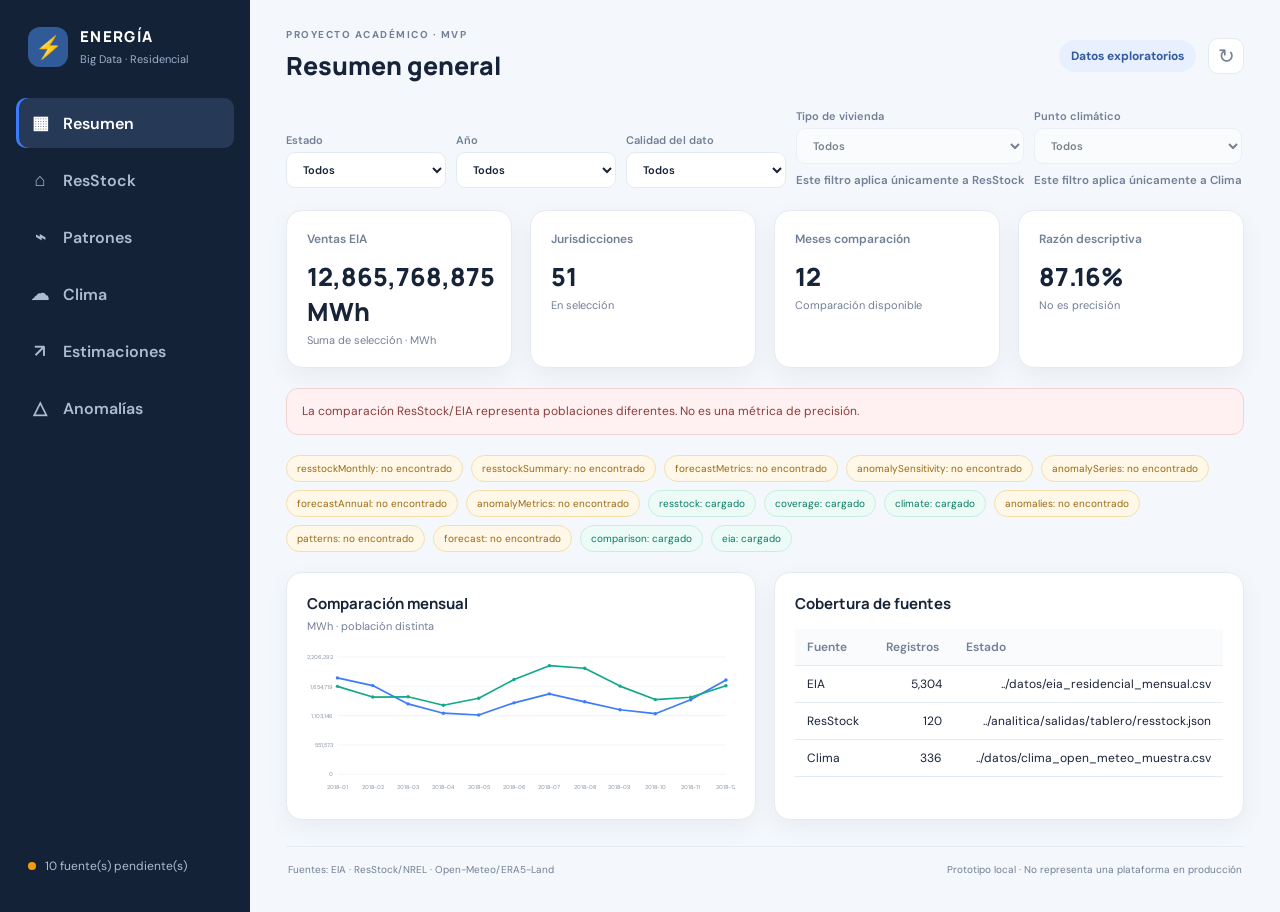
==== tablero/index.html @ fb677353 "Tablero con 6 vistas y filtros - aún falta arreglarlo" ====
<!doctype html>
<html lang="es">
<head>
  <meta charset="utf-8">
  <meta name="viewport" content="width=device-width, initial-scale=1">
  <meta name="description" content="Tablero exploratorio de consumo eléctrico residencial">
  <title>Consumo eléctrico residencial | Big Data</title>
  <link rel="stylesheet" href="./css/styles.css">
</head>
<body>
  <div class="app-shell">
    <aside class="sidebar">
      <div class="brand"><span class="brand-mark">⚡</span><div><strong>ENERGÍA</strong><small>Big Data · Residencial</small></div></div>
      <nav id="navigation" aria-label="Navegación principal">
        <button class="nav-item active" data-view="resumen"><span>▦</span> Resumen</button>
        <button class="nav-item" data-view="resstock"><span>⌂</span> ResStock</button>
        <button class="nav-item" data-view="patrones"><span>⌁</span> Patrones</button>
        <button class="nav-item" data-view="clima"><span>☁</span> Clima</button>
        <button class="nav-item" data-view="estimaciones"><span>↗</span> Estimaciones</button>
        <button class="nav-item" data-view="anomalias"><span>△</span> Anomalías</button>
      </nav>
      <div class="sidebar-foot"><span class="status-dot"></span><span id="data-status">Preparando datos…</span></div>
    </aside>

    <main class="main">
      <header class="topbar">
        <div><p class="eyebrow">PROYECTO ACADÉMICO · MVP</p><h1 id="page-title">Resumen general</h1></div>
        <div class="topbar-right"><span class="pill">Datos exploratorios</span><button id="reload" class="icon-button" title="Recargar datos">↻</button></div>
      </header>
      <section id="view-content" class="view-content" aria-live="polite"></section>
      <footer>Fuentes: EIA · ResStock/NREL · Open-Meteo/ERA5-Land <span>Prototipo local · No representa una plataforma en producción</span></footer>
    </main>
  </div>
  <script type="module" src="./js/app.js"></script>
</body>
</html>
---- tablero/css/styles.css ----
@import url('https://fonts.googleapis.com/css2?family=DM+Sans:wght@400;500;600;700&family=Manrope:wght@500;600;700;800&display=swap');
:root{--bg:#f4f7fb;--surface:#fff;--ink:#172338;--muted:#718096;--line:#e5ebf2;--nav:#142238;--accent:#3d7bfd;--teal:#12a88a;--orange:#f59e0b;--red:#ef5b5b;--shadow:0 8px 24px rgba(22,42,72,.05)}
*{box-sizing:border-box}body{margin:0;background:var(--bg);color:var(--ink);font-family:"DM Sans",Arial,sans-serif}button,select{font:inherit}.app-shell{min-height:100vh;display:grid;grid-template-columns:250px 1fr}.sidebar{background:var(--nav);color:#fff;padding:26px 16px;display:flex;flex-direction:column;min-height:100vh}.brand{display:flex;gap:12px;align-items:center;padding:0 12px 30px}.brand-mark{display:grid;place-items:center;background:#315b98;border-radius:12px;width:40px;height:40px;font-size:22px}.brand strong{font:800 15px Manrope;letter-spacing:1.3px;display:block}.brand small{color:#9fb0c9;font-size:11px}.sidebar nav{display:grid;gap:7px}.nav-item{border:0;background:transparent;color:#aebbd0;text-align:left;padding:13px 14px;border-radius:10px;cursor:pointer;font-weight:600;display:flex;gap:13px;align-items:center}.nav-item span{width:20px;text-align:center;font-size:18px}.nav-item:hover,.nav-item.active{background:#263a57;color:#fff}.nav-item.active{box-shadow:inset 3px 0 var(--accent)}.sidebar-foot{margin-top:auto;color:#aebbd0;font-size:12px;display:flex;gap:9px;align-items:center;padding:12px}.status-dot{width:8px;height:8px;background:var(--teal);border-radius:50%}.main{padding:28px 36px 20px;min-width:0}.topbar{display:flex;justify-content:space-between;align-items:center;margin-bottom:26px}.eyebrow{margin:0 0 7px;color:var(--muted);font-size:10px;font-weight:700;letter-spacing:1.5px}.h1,h1{font:800 25px Manrope;margin:0}.topbar-right{display:flex;align-items:center;gap:12px}.pill{font-size:12px;padding:8px 12px;background:#e8f0ff;color:#315b9d;border-radius:999px;font-weight:700}.icon-button{border:1px solid var(--line);background:white;width:36px;height:36px;border-radius:10px;cursor:pointer;color:var(--muted);font-size:20px}.view-content{display:grid;gap:20px}.grid{display:grid;gap:18px}.grid-4{grid-template-columns:repeat(4,minmax(0,1fr))}.grid-2{grid-template-columns:repeat(2,minmax(0,1fr))}.card{background:var(--surface);border:1px solid var(--line);border-radius:16px;padding:20px;box-shadow:var(--shadow);min-width:0}.metric-label{color:var(--muted);font-size:12px;font-weight:600}.metric-value{font:800 25px Manrope;margin:12px 0 4px}.metric-note{font-size:11px;color:var(--muted)}.card-head{display:flex;justify-content:space-between;align-items:flex-start;gap:10px;margin-bottom:15px}.card-title{font:700 15px Manrope;margin:0}.card-subtitle{font-size:11px;color:var(--muted);margin-top:5px}.chart{width:100%;min-height:230px;overflow:hidden}.chart svg{width:100%;height:auto;display:block}.legend{display:flex;gap:16px;flex-wrap:wrap;font-size:11px;color:var(--muted);margin-top:12px}.legend span{display:flex;align-items:center;gap:6px}.legend i{width:9px;height:9px;border-radius:50%;display:inline-block}.filters{display:flex;gap:12px;flex-wrap:wrap;margin-bottom:4px}.filter{display:grid;gap:5px;font-size:11px;color:var(--muted);font-weight:600}.filter select{background:#fff;border:1px solid var(--line);border-radius:9px;padding:9px 12px;color:var(--ink);min-width:145px}.notice{background:#fff9e9;border:1px solid #f5e2a9;border-radius:12px;padding:13px 15px;font-size:12px;color:#765b1b;line-height:1.55}.notice.info{background:#eef5ff;border-color:#d8e5ff;color:#34598d}.notice.warning{background:#fff1f1;border-color:#f5d2d2;color:#8a3d3d}.table-wrap{overflow:auto}.table{width:100%;border-collapse:collapse;font-size:12px}.table th,.table td{text-align:left;padding:10px 12px;border-bottom:1px solid var(--line);white-space:nowrap}.table th{color:var(--muted);font-weight:600;background:#fafbfd}.table td.numeric{text-align:right;font-variant-numeric:tabular-nums}.empty{padding:36px 15px;text-align:center;color:var(--muted);font-size:13px}.tag{display:inline-block;padding:4px 7px;border-radius:6px;font-size:10px;background:#eef2f7;color:#59687c}.section-title{font:700 17px Manrope;margin:0}.footer-note{color:var(--muted);font-size:11px;line-height:1.6}footer{margin-top:26px;padding:16px 2px;color:var(--muted);font-size:10px;display:flex;justify-content:space-between;gap:12px;border-top:1px solid var(--line)}.loading{color:var(--muted);padding:40px}.profile-list{display:grid;gap:8px}.profile-row{display:flex;justify-content:space-between;padding:10px;border:1px solid var(--line);border-radius:9px;font-size:12px}.profile-row strong{font-variant-numeric:tabular-nums}
@media(max-width:1100px){.grid-4{grid-template-columns:repeat(2,minmax(0,1fr))}.main{padding:24px}}@media(max-width:720px){.app-shell{grid-template-columns:1fr}.sidebar{min-height:auto;padding:14px}.brand{padding:0 8px 12px}.sidebar nav{grid-template-columns:repeat(3,1fr)}.nav-item{padding:10px 7px;justify-content:center;font-size:11px;gap:5px}.nav-item span{display:none}.sidebar-foot{display:none}.main{padding:18px}.grid-2,.grid-4{grid-template-columns:1fr}.topbar{align-items:flex-start}.topbar-right{flex-direction:column;align-items:flex-end}.metric-value{font-size:23px}footer{flex-direction:column}}

.filters{display:flex;gap:10px;flex-wrap:wrap;margin-bottom:2px}.filter select{min-width:160px}.source-status{display:flex;gap:8px;flex-wrap:wrap}.source-chip{border:1px solid var(--line);background:#fff;border-radius:999px;padding:6px 10px;font-size:10px;color:var(--muted)}.source-chip.ok{color:#087b61;background:#edfbf7;border-color:#c7eee1}.source-chip.missing{color:#9a6811;background:#fff8e8;border-color:#f4dfaa}
.filter-disabled select{opacity:.55;cursor:not-allowed}.filter small{display:block;color:var(--muted,#667085);font-size:.72rem;margin-top:.25rem}.filters{align-items:flex-end}.filters .filter{min-width:130px}
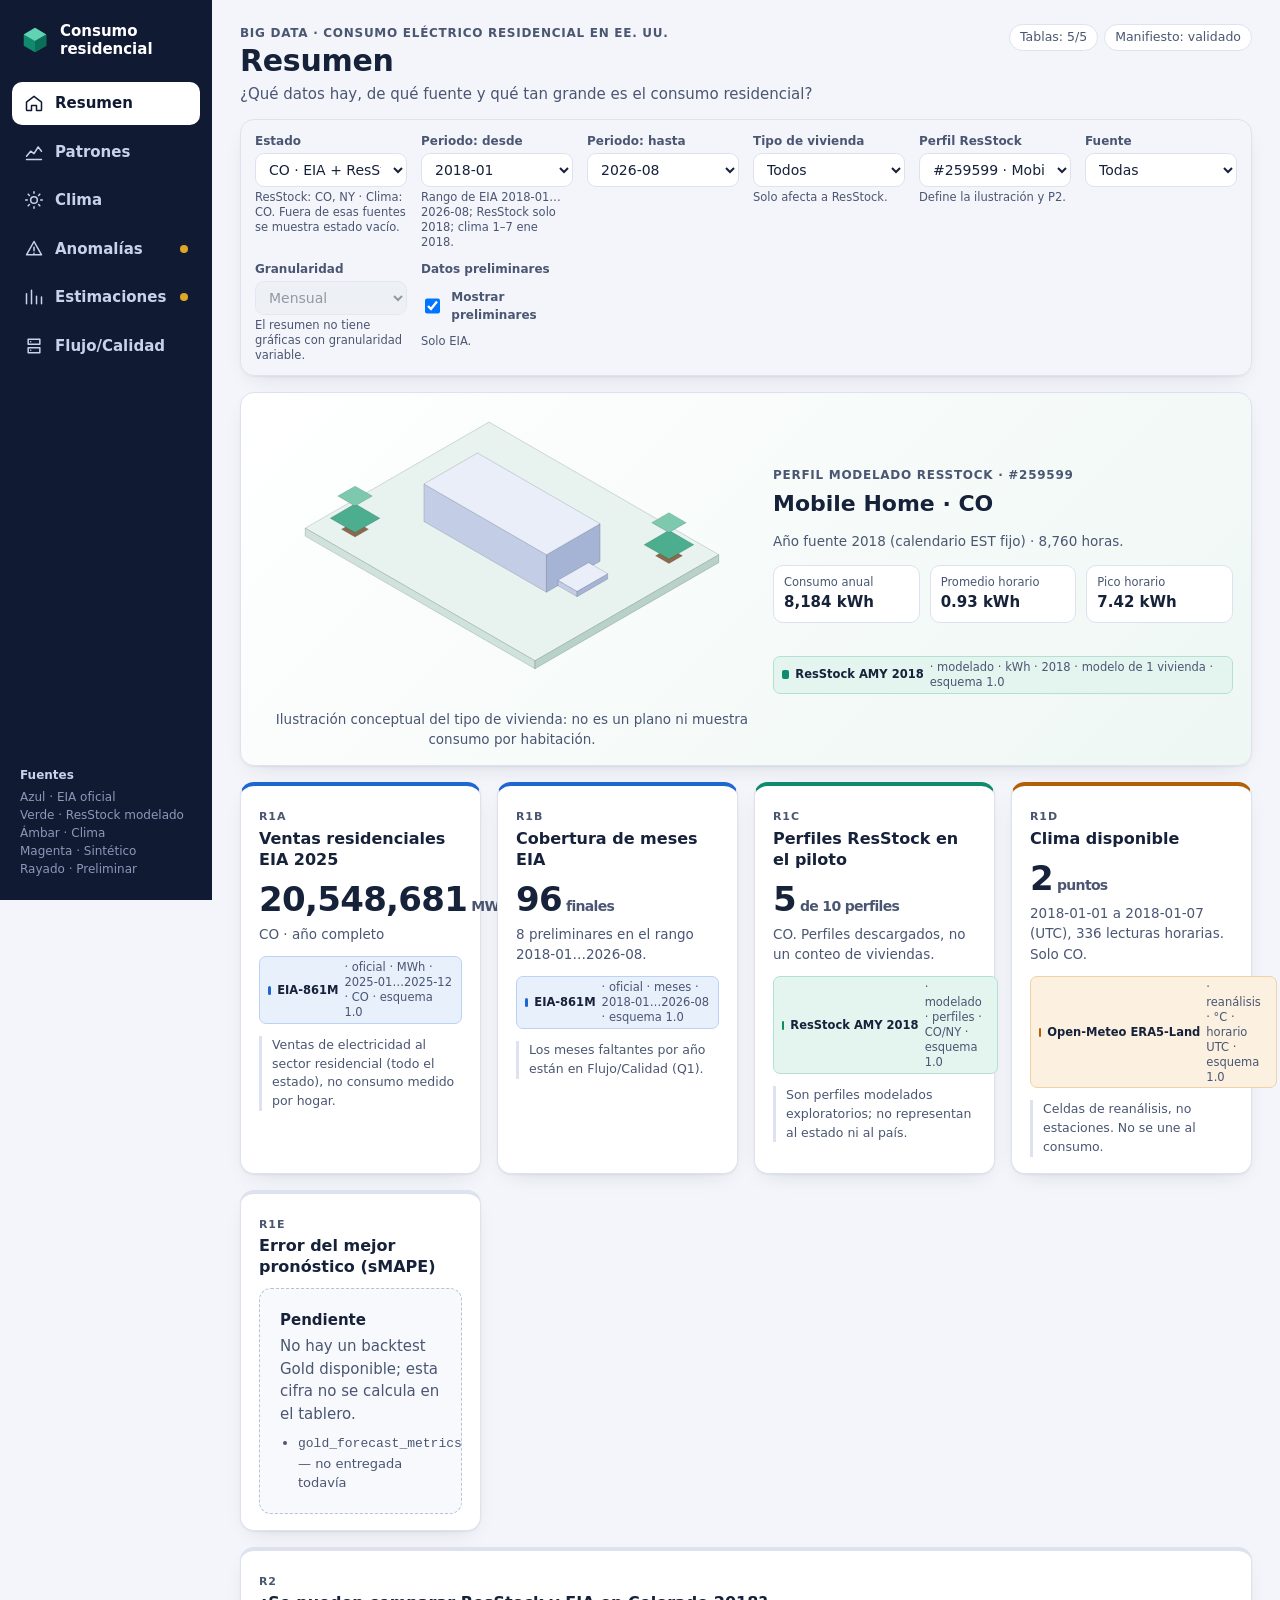
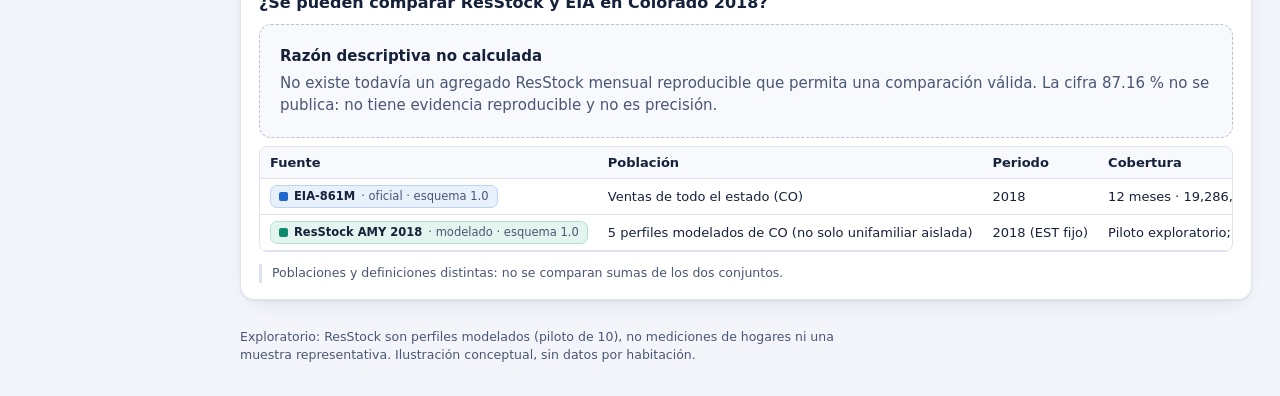
==== commit d2b6a8a2: "feat: connect Gold data to isometric dashboard" ====
--- a/tablero/index.html
+++ b/tablero/index.html
@@ -1,36 +1,35 @@
 <!doctype html>
 <html lang="es">
 <head>
-  <meta charset="utf-8">
-  <meta name="viewport" content="width=device-width, initial-scale=1">
-  <meta name="description" content="Tablero exploratorio de consumo eléctrico residencial">
-  <title>Consumo eléctrico residencial | Big Data</title>
-  <link rel="stylesheet" href="./css/styles.css">
+<meta charset="utf-8">
+<meta name="viewport" content="width=device-width, initial-scale=1">
+<title>Consumo eléctrico residencial · Tablero</title>
+<meta name="description" content="Tablero exploratorio del proyecto Big Data: ventas EIA, perfiles modelados ResStock y clima, con procedencia visible.">
+<link rel="icon" href="data:image/svg+xml,%3Csvg xmlns='http://www.w3.org/2000/svg' viewBox='0 0 32 32'%3E%3Cpath d='M16 3l12 7v12l-12 7-12-7V10z' fill='%230f8a6d'/%3E%3Cpath d='M16 3l12 7-12 7-12-7z' fill='%2362d2b3'/%3E%3C/svg%3E">
+<link rel="stylesheet" href="css/styles.css">
 </head>
 <body>
-  <div class="app-shell">
-    <aside class="sidebar">
-      <div class="brand"><span class="brand-mark">⚡</span><div><strong>ENERGÍA</strong><small>Big Data · Residencial</small></div></div>
-      <nav id="navigation" aria-label="Navegación principal">
-        <button class="nav-item active" data-view="resumen"><span>▦</span> Resumen</button>
-        <button class="nav-item" data-view="resstock"><span>⌂</span> ResStock</button>
-        <button class="nav-item" data-view="patrones"><span>⌁</span> Patrones</button>
-        <button class="nav-item" data-view="clima"><span>☁</span> Clima</button>
-        <button class="nav-item" data-view="estimaciones"><span>↗</span> Estimaciones</button>
-        <button class="nav-item" data-view="anomalias"><span>△</span> Anomalías</button>
-      </nav>
-      <div class="sidebar-foot"><span class="status-dot"></span><span id="data-status">Preparando datos…</span></div>
-    </aside>
-
-    <main class="main">
-      <header class="topbar">
-        <div><p class="eyebrow">PROYECTO ACADÉMICO · MVP</p><h1 id="page-title">Resumen general</h1></div>
-        <div class="topbar-right"><span class="pill">Datos exploratorios</span><button id="reload" class="icon-button" title="Recargar datos">↻</button></div>
-      </header>
-      <section id="view-content" class="view-content" aria-live="polite"></section>
-      <footer>Fuentes: EIA · ResStock/NREL · Open-Meteo/ERA5-Land <span>Prototipo local · No representa una plataforma en producción</span></footer>
-    </main>
+<a class="skip" href="#main">Saltar al contenido</a>
+<div class="app">
+  <nav class="rail" aria-label="Vistas del tablero" id="rail"></nav>
+  <div class="col">
+    <header class="top">
+      <div>
+        <p class="eyebrow">Big Data · Consumo eléctrico residencial en EE. UU.</p>
+        <h1 id="view-title">Resumen</h1>
+        <p class="lead" id="view-question"></p>
+      </div>
+      <div class="status" id="load-status" role="status" aria-live="polite"></div>
+    </header>
+    <details class="filters" id="filters-wrap" open>
+      <summary>Filtros</summary>
+      <div class="filters-grid" id="filters"></div>
+    </details>
+    <div id="banners"></div>
+    <main id="main" tabindex="-1"></main>
+    <footer class="foot">Exploratorio: ResStock son perfiles modelados (piloto de 10), no mediciones de hogares ni una muestra representativa. Ilustración conceptual, sin datos por habitación.</footer>
   </div>
-  <script type="module" src="./js/app.js"></script>
+</div>
+<script type="module" src="js/main.js"></script>
 </body>
 </html>
--- a/tablero/css/styles.css
+++ b/tablero/css/styles.css
@@ -1,7 +1,152 @@
-@import url('https://fonts.googleapis.com/css2?family=DM+Sans:wght@400;500;600;700&family=Manrope:wght@500;600;700;800&display=swap');
-:root{--bg:#f4f7fb;--surface:#fff;--ink:#172338;--muted:#718096;--line:#e5ebf2;--nav:#142238;--accent:#3d7bfd;--teal:#12a88a;--orange:#f59e0b;--red:#ef5b5b;--shadow:0 8px 24px rgba(22,42,72,.05)}
-*{box-sizing:border-box}body{margin:0;background:var(--bg);color:var(--ink);font-family:"DM Sans",Arial,sans-serif}button,select{font:inherit}.app-shell{min-height:100vh;display:grid;grid-template-columns:250px 1fr}.sidebar{background:var(--nav);color:#fff;padding:26px 16px;display:flex;flex-direction:column;min-height:100vh}.brand{display:flex;gap:12px;align-items:center;padding:0 12px 30px}.brand-mark{display:grid;place-items:center;background:#315b98;border-radius:12px;width:40px;height:40px;font-size:22px}.brand strong{font:800 15px Manrope;letter-spacing:1.3px;display:block}.brand small{color:#9fb0c9;font-size:11px}.sidebar nav{display:grid;gap:7px}.nav-item{border:0;background:transparent;color:#aebbd0;text-align:left;padding:13px 14px;border-radius:10px;cursor:pointer;font-weight:600;display:flex;gap:13px;align-items:center}.nav-item span{width:20px;text-align:center;font-size:18px}.nav-item:hover,.nav-item.active{background:#263a57;color:#fff}.nav-item.active{box-shadow:inset 3px 0 var(--accent)}.sidebar-foot{margin-top:auto;color:#aebbd0;font-size:12px;display:flex;gap:9px;align-items:center;padding:12px}.status-dot{width:8px;height:8px;background:var(--teal);border-radius:50%}.main{padding:28px 36px 20px;min-width:0}.topbar{display:flex;justify-content:space-between;align-items:center;margin-bottom:26px}.eyebrow{margin:0 0 7px;color:var(--muted);font-size:10px;font-weight:700;letter-spacing:1.5px}.h1,h1{font:800 25px Manrope;margin:0}.topbar-right{display:flex;align-items:center;gap:12px}.pill{font-size:12px;padding:8px 12px;background:#e8f0ff;color:#315b9d;border-radius:999px;font-weight:700}.icon-button{border:1px solid var(--line);background:white;width:36px;height:36px;border-radius:10px;cursor:pointer;color:var(--muted);font-size:20px}.view-content{display:grid;gap:20px}.grid{display:grid;gap:18px}.grid-4{grid-template-columns:repeat(4,minmax(0,1fr))}.grid-2{grid-template-columns:repeat(2,minmax(0,1fr))}.card{background:var(--surface);border:1px solid var(--line);border-radius:16px;padding:20px;box-shadow:var(--shadow);min-width:0}.metric-label{color:var(--muted);font-size:12px;font-weight:600}.metric-value{font:800 25px Manrope;margin:12px 0 4px}.metric-note{font-size:11px;color:var(--muted)}.card-head{display:flex;justify-content:space-between;align-items:flex-start;gap:10px;margin-bottom:15px}.card-title{font:700 15px Manrope;margin:0}.card-subtitle{font-size:11px;color:var(--muted);margin-top:5px}.chart{width:100%;min-height:230px;overflow:hidden}.chart svg{width:100%;height:auto;display:block}.legend{display:flex;gap:16px;flex-wrap:wrap;font-size:11px;color:var(--muted);margin-top:12px}.legend span{display:flex;align-items:center;gap:6px}.legend i{width:9px;height:9px;border-radius:50%;display:inline-block}.filters{display:flex;gap:12px;flex-wrap:wrap;margin-bottom:4px}.filter{display:grid;gap:5px;font-size:11px;color:var(--muted);font-weight:600}.filter select{background:#fff;border:1px solid var(--line);border-radius:9px;padding:9px 12px;color:var(--ink);min-width:145px}.notice{background:#fff9e9;border:1px solid #f5e2a9;border-radius:12px;padding:13px 15px;font-size:12px;color:#765b1b;line-height:1.55}.notice.info{background:#eef5ff;border-color:#d8e5ff;color:#34598d}.notice.warning{background:#fff1f1;border-color:#f5d2d2;color:#8a3d3d}.table-wrap{overflow:auto}.table{width:100%;border-collapse:collapse;font-size:12px}.table th,.table td{text-align:left;padding:10px 12px;border-bottom:1px solid var(--line);white-space:nowrap}.table th{color:var(--muted);font-weight:600;background:#fafbfd}.table td.numeric{text-align:right;font-variant-numeric:tabular-nums}.empty{padding:36px 15px;text-align:center;color:var(--muted);font-size:13px}.tag{display:inline-block;padding:4px 7px;border-radius:6px;font-size:10px;background:#eef2f7;color:#59687c}.section-title{font:700 17px Manrope;margin:0}.footer-note{color:var(--muted);font-size:11px;line-height:1.6}footer{margin-top:26px;padding:16px 2px;color:var(--muted);font-size:10px;display:flex;justify-content:space-between;gap:12px;border-top:1px solid var(--line)}.loading{color:var(--muted);padding:40px}.profile-list{display:grid;gap:8px}.profile-row{display:flex;justify-content:space-between;padding:10px;border:1px solid var(--line);border-radius:9px;font-size:12px}.profile-row strong{font-variant-numeric:tabular-nums}
-@media(max-width:1100px){.grid-4{grid-template-columns:repeat(2,minmax(0,1fr))}.main{padding:24px}}@media(max-width:720px){.app-shell{grid-template-columns:1fr}.sidebar{min-height:auto;padding:14px}.brand{padding:0 8px 12px}.sidebar nav{grid-template-columns:repeat(3,1fr)}.nav-item{padding:10px 7px;justify-content:center;font-size:11px;gap:5px}.nav-item span{display:none}.sidebar-foot{display:none}.main{padding:18px}.grid-2,.grid-4{grid-template-columns:1fr}.topbar{align-items:flex-start}.topbar-right{flex-direction:column;align-items:flex-end}.metric-value{font-size:23px}footer{flex-direction:column}}
+:root{
+  --bg:#f3f5fa; --surface:#fff; --surface-2:#f8f9fd; --ink:#16213a; --ink-2:#4a5672; --line:#dde2ee;
+  --eia:#1e66d0; --res:#0f8a6d; --clim:#b45f06; --syn:#b4247d; --pre:#6b7280;
+  --eia-bg:#e8f0fc; --res-bg:#e4f5f0; --clim-bg:#fcf0e0; --syn-bg:#f9e6f1; --pre-bg:#eceef2;
+  --rail:#101a33; --rail-ink:#c9d2ea; --focus:#1e66d0; --radius:14px;
+  --shadow:0 1px 2px rgba(22,33,58,.06),0 8px 24px -12px rgba(22,33,58,.18);
+  --ease:cubic-bezier(.22,.8,.3,1);
+  --f-top:#e9eef9; --f-left:#c3cde5; --f-right:#a5b3d4; --ground:#e8f3ef; --ground-l:#cfe2db; --ground-r:#b8d2c8;
+  --roof-a:#0f8a6d; --roof-b:#0b6f58; --roof-g:#0a5c49; --leaf-a:#4cae8f; --leaf-b:#7cc9ae; --trunk:#8a6a4a;
+}
+*{box-sizing:border-box}
+html{-webkit-text-size-adjust:100%}
+body{margin:0;background:var(--bg);color:var(--ink);font:15px/1.5 system-ui,-apple-system,"Segoe UI",Roboto,"Helvetica Neue",Arial,sans-serif}
+.skip{position:absolute;left:-999px;top:0;background:#fff;padding:8px 12px;z-index:50}.skip:focus{left:8px;top:8px}
+:focus-visible{outline:3px solid var(--focus);outline-offset:2px;border-radius:4px}
+.app{display:flex;min-height:100vh}
+.col{flex:1;min-width:0;padding:0 28px 32px}
 
-.filters{display:flex;gap:10px;flex-wrap:wrap;margin-bottom:2px}.filter select{min-width:160px}.source-status{display:flex;gap:8px;flex-wrap:wrap}.source-chip{border:1px solid var(--line);background:#fff;border-radius:999px;padding:6px 10px;font-size:10px;color:var(--muted)}.source-chip.ok{color:#087b61;background:#edfbf7;border-color:#c7eee1}.source-chip.missing{color:#9a6811;background:#fff8e8;border-color:#f4dfaa}
-.filter-disabled select{opacity:.55;cursor:not-allowed}.filter small{display:block;color:var(--muted,#667085);font-size:.72rem;margin-top:.25rem}.filters{align-items:flex-end}.filters .filter{min-width:130px}
+/* rail */
+.rail{position:sticky;top:0;align-self:flex-start;height:100vh;width:212px;flex:none;background:var(--rail);padding:22px 12px;display:flex;flex-direction:column;gap:6px}
+.brand{display:flex;align-items:center;gap:10px;color:#fff;font-weight:700;padding:0 8px 18px;font-size:15px;line-height:1.2}
+.brand svg{width:30px;height:30px;flex:none}
+.rail a{display:flex;align-items:center;gap:11px;padding:10px 12px;border-radius:10px;color:var(--rail-ink);text-decoration:none;font-weight:550;transition:background .18s var(--ease),color .18s}
+.rail a svg{width:20px;height:20px;flex:none}
+.rail a:hover{background:rgba(255,255,255,.07);color:#fff}
+.rail a[aria-current=page]{background:#fff;color:var(--rail)}
+.rail a .dot{margin-left:auto;width:8px;height:8px;border-radius:50%;background:#e0a526}
+.rail a[aria-current=page] .dot{background:#b45f06}
+.rail .legend-src{margin-top:auto;font-size:12px;color:#8c98b8;padding:10px 8px 0}
+.rail .legend-src b{display:block;color:var(--rail-ink);margin-bottom:4px}
+
+/* header */
+.top{display:flex;gap:16px;justify-content:space-between;align-items:flex-start;padding:24px 0 14px;flex-wrap:wrap}
+.eyebrow{margin:0;font-size:12px;letter-spacing:.06em;text-transform:uppercase;color:var(--ink-2);font-weight:650}
+h1{margin:2px 0 4px;font-size:30px;line-height:1.15;letter-spacing:-.01em}
+.lead{margin:0;color:var(--ink-2);max-width:62ch}
+.status{font-size:12.5px;color:var(--ink-2);display:flex;gap:6px;flex-wrap:wrap;justify-content:flex-end}
+.status span{background:var(--surface);border:1px solid var(--line);border-radius:999px;padding:3px 10px}
+
+/* filters */
+.filters{position:sticky;top:0;z-index:20;background:rgba(243,245,250,.94);backdrop-filter:blur(8px);border:1px solid var(--line);border-radius:var(--radius);padding:8px 14px 12px;margin-bottom:16px;box-shadow:var(--shadow)}
+.filters>summary{cursor:pointer;font-weight:650;font-size:13px;color:var(--ink-2);list-style:none;display:none;padding:4px 0}
+.filters-grid{display:grid;grid-template-columns:repeat(auto-fit,minmax(150px,1fr));gap:10px 14px;padding-top:4px}
+.fld{display:flex;flex-direction:column;gap:3px;min-width:0}
+.fld label{font-size:12px;font-weight:650;color:var(--ink-2)}
+.fld select,.seg{font:inherit;font-size:14px;padding:7px 9px;border:1px solid var(--line);border-radius:9px;background:#fff;color:var(--ink);min-width:0;width:100%}
+.fld select:disabled{background:var(--pre-bg);color:#6b7280;cursor:not-allowed}
+.fld .why{font-size:11.5px;color:var(--ink-2);line-height:1.3}
+.fld input[type=checkbox]{width:18px;height:18px}
+.tog{display:flex;align-items:center;gap:8px;padding:7px 0;font-size:14px}
+.row2{display:flex;gap:6px}
+
+/* main + cards */
+main,main:focus,main:focus-visible{outline:0}
+.foot{margin-top:28px;font-size:12.5px;color:var(--ink-2);max-width:80ch}
+.chip b{white-space:nowrap}
+.view{animation:enter .28s var(--ease)}
+@keyframes enter{from{opacity:0;transform:translateY(8px)}to{opacity:1;transform:none}}
+.grid{display:grid;gap:16px;margin-bottom:16px}
+.g2{grid-template-columns:repeat(auto-fit,minmax(min(100%,420px),1fr))}
+.g4{grid-template-columns:repeat(auto-fit,minmax(min(100%,220px),1fr))}
+.card{background:var(--surface);border:1px solid var(--line);border-radius:var(--radius);padding:18px 18px 16px;box-shadow:var(--shadow);min-width:0;transition:transform .2s var(--ease),box-shadow .2s}
+.card.accent-eia{border-top:4px solid var(--eia)}.card.accent-res{border-top:4px solid var(--res)}.card.accent-clim{border-top:4px solid var(--clim)}.card.accent-syn{border-top:4px solid var(--syn)}.card.accent-none{border-top:4px solid var(--line)}
+.card .cid{font-size:11px;font-weight:700;letter-spacing:.08em;color:var(--ink-2);text-transform:uppercase}
+.card h2{font-size:16px;line-height:1.3;margin:2px 0 10px}
+.card h2.sect{font-size:13px;color:var(--ink-2);text-transform:uppercase;letter-spacing:.06em}
+.big{font-size:34px;font-weight:750;letter-spacing:-.02em;line-height:1.1;font-variant-numeric:tabular-nums}
+.unit{font-size:14px;font-weight:600;color:var(--ink-2);margin-left:4px}
+.sub{color:var(--ink-2);font-size:13.5px;margin:6px 0 0}
+.limit{font-size:12.5px;color:var(--ink-2);border-left:3px solid var(--line);padding-left:10px;margin:12px 0 0}
+.chips{display:flex;flex-wrap:wrap;gap:6px;margin-top:12px}
+.chip{display:inline-flex;gap:6px;align-items:center;font-size:11.5px;line-height:1.3;border-radius:7px;padding:3px 8px;border:1px solid var(--line);background:var(--surface-2);color:var(--ink-2)}
+.chip b{font-weight:700;color:var(--ink)}
+.chip.eia{background:var(--eia-bg);border-color:#bcd2f5}.chip.res{background:var(--res-bg);border-color:#b4e0d3}.chip.clim{background:var(--clim-bg);border-color:#f0d2a6}.chip.syn{background:var(--syn-bg);border-color:#ecbcd7}
+.chip.pre{background:repeating-linear-gradient(135deg,var(--pre-bg) 0 6px,#fff 6px 9px);border-style:dashed}
+.chip i{width:9px;height:9px;border-radius:2px;background:currentColor;display:inline-block}
+.chip.eia i{color:var(--eia)}.chip.res i{color:var(--res)}.chip.clim i{color:var(--clim)}.chip.syn i{color:var(--syn)}
+
+/* charts */
+.chart{width:100%;height:auto;display:block;overflow:visible}
+.chart .grid{stroke:#e6e9f2;stroke-width:1}.chart .axis{stroke:#9aa3b8}
+.chart .tick{font-size:11px;fill:#4a5672}.chart .axl{font-size:11.5px;fill:#4a5672;font-weight:600}
+.chart .ln{stroke-width:2.4;stroke-linejoin:round;stroke-linecap:round;animation:draw .5s var(--ease)}
+@keyframes draw{from{opacity:0}to{opacity:1}}
+.chart .pt{opacity:0;transition:opacity .12s}.chart .pt:hover{opacity:1}.chart .pt:not(.hit){opacity:1}
+.chart .bar{transition:opacity .15s}.chart .bar:hover{opacity:.8}
+.chart .hm-empty{fill:#f0f2f7}.chart .hm-partial{stroke:#b45f06;stroke-width:1.4;stroke-dasharray:3 2;fill-opacity:.75}
+.legend{list-style:none;margin:8px 0 0;padding:0;display:flex;flex-wrap:wrap;gap:4px 14px;font-size:12.5px;color:var(--ink-2)}
+.legend li{display:flex;align-items:center;gap:6px}
+.scale{display:flex;align-items:center;gap:8px;font-size:12px;color:var(--ink-2);margin-top:6px}.scale i{flex:1;max-width:220px;height:8px;border-radius:4px}
+details.data{margin-top:10px;font-size:13px}
+details.data summary{cursor:pointer;color:var(--ink-2);font-weight:600}
+.tbl-wrap{overflow:auto;max-height:320px;margin-top:8px;border:1px solid var(--line);border-radius:8px}
+table.t{border-collapse:collapse;width:100%;font-size:13px;font-variant-numeric:tabular-nums}
+.t th,.t td{padding:6px 10px;text-align:left;border-bottom:1px solid var(--line);white-space:nowrap}
+.t th{position:sticky;top:0;background:var(--surface-2);font-weight:650}
+.t td.n,.t th.n{text-align:right}
+.sr{position:absolute;width:1px;height:1px;overflow:hidden;clip:rect(0 0 0 0);white-space:nowrap}
+.seg{display:inline-flex;padding:2px;gap:2px;width:auto}
+.seg button{font:inherit;font-size:13px;border:0;background:transparent;padding:5px 11px;border-radius:7px;cursor:pointer;color:var(--ink-2)}
+.seg button[aria-pressed=true]{background:var(--res);color:#fff}
+.ctl{display:flex;gap:12px;flex-wrap:wrap;align-items:center;margin-bottom:10px}
+.ctl select{font:inherit;font-size:13.5px;padding:5px 8px;border:1px solid var(--line);border-radius:8px}
+
+/* states */
+.empty{border:1.5px dashed #b9c1d6;border-radius:12px;padding:20px;background:var(--surface-2);color:var(--ink-2)}
+.empty strong{display:block;color:var(--ink);margin-bottom:4px;font-size:15px}
+.empty.err{border-color:#d46a6a;background:#fdeeee}
+.empty ul{margin:8px 0 0;padding-left:18px;font-size:13px}
+.skel{height:200px;border-radius:12px;background:linear-gradient(90deg,#eceff6,#f6f7fb,#eceff6);background-size:200% 100%;animation:sk 1.3s linear infinite}
+@keyframes sk{to{background-position:-200% 0}}
+.banner{border-radius:12px;padding:10px 14px;margin-bottom:12px;font-size:13.5px;border:1px solid}
+.banner.warn{background:#fff7e6;border-color:#f0d49a}.banner.err{background:#fdeeee;border-color:#e4a3a3}.banner.syn{background:var(--syn-bg);border-color:#ecbcd7;font-weight:600;color:#7d1456}
+.tag{font-size:11px;font-weight:700;border-radius:5px;padding:2px 6px;background:var(--pre-bg);color:var(--ink-2);margin-left:6px;vertical-align:middle}
+
+/* hero + isometric */
+.hero{display:grid;grid-template-columns:minmax(0,1.1fr) minmax(0,1fr);gap:8px;align-items:center;background:linear-gradient(135deg,#fff 0%,#eef7f4 100%);overflow:hidden}
+.hero .iso-wrap{position:relative;min-height:230px}
+.iso{width:100%;max-width:420px;height:auto;display:block;margin:0 auto}
+.iso-g{animation:rise .5s var(--ease)}
+@keyframes rise{from{opacity:0;transform:translateY(10px)}to{opacity:1;transform:none}}
+.iso polygon{stroke:rgba(16,26,51,.18);stroke-width:.8;stroke-linejoin:round}
+.f-top{fill:var(--f-top)}.f-left{fill:var(--f-left)}.f-right{fill:var(--f-right)}
+.ground{fill:var(--ground)}.ground-l{fill:var(--ground-l)}.ground-r{fill:var(--ground-r)}
+.roof-a{fill:var(--roof-a)}.roof-b{fill:var(--roof-b)}.roof-g{fill:var(--roof-g)}
+.leaf-a{fill:var(--leaf-a)}.leaf-b{fill:var(--leaf-b)}.trunk{fill:var(--trunk)}
+.hero .meta{display:flex;flex-direction:column;gap:6px}
+.hero .meta .tags{display:flex;gap:6px;flex-wrap:wrap}
+.kv{display:grid;grid-template-columns:repeat(3,minmax(0,1fr));gap:10px;margin-top:8px}
+.kv div{background:#fff;border:1px solid var(--line);border-radius:10px;padding:8px 10px}
+.kv dt{font-size:11.5px;color:var(--ink-2)}.kv dd{margin:0;font-weight:700;font-variant-numeric:tabular-nums}
+.cell12{display:inline-flex;gap:1px;vertical-align:middle}.cell12 i{width:4px;height:12px;border-radius:1px;background:var(--eia)}.cell12 i.p{background:repeating-linear-gradient(135deg,#6b7280 0 2px,#fff 2px 3px);border:1px solid #6b7280}.cell12 i.m{background:#fff;border:1px solid #c5cbda}
+.t tr.sel td{background:var(--eia-bg)}
+
+/* móvil */
+@media (max-width:900px){
+  .app{display:block}
+  .col{padding:0 14px 90px}
+  .rail{position:fixed;inset:auto 0 0 0;top:auto;width:auto;height:auto;flex-direction:row;padding:6px 6px calc(6px + env(safe-area-inset-bottom));gap:2px;z-index:40;justify-content:space-between}
+  .rail .brand,.rail .legend-src{display:none}
+  .rail a{flex:1;flex-direction:column;gap:2px;padding:6px 2px;font-size:10.5px;text-align:center;min-width:0}
+  .rail a .dot{position:absolute;margin:0;transform:translate(14px,-10px)}.rail a{position:relative}
+  h1{font-size:24px}
+  .filters{top:0}.filters>summary{display:block}
+  .hero{grid-template-columns:1fr}
+  .big{font-size:28px}
+  .kv{grid-template-columns:1fr 1fr}
+  .card{padding:14px}
+}
+@media (prefers-reduced-motion:reduce){
+  *,*::before,*::after{animation:none!important;transition:none!important;scroll-behavior:auto!important}
+}
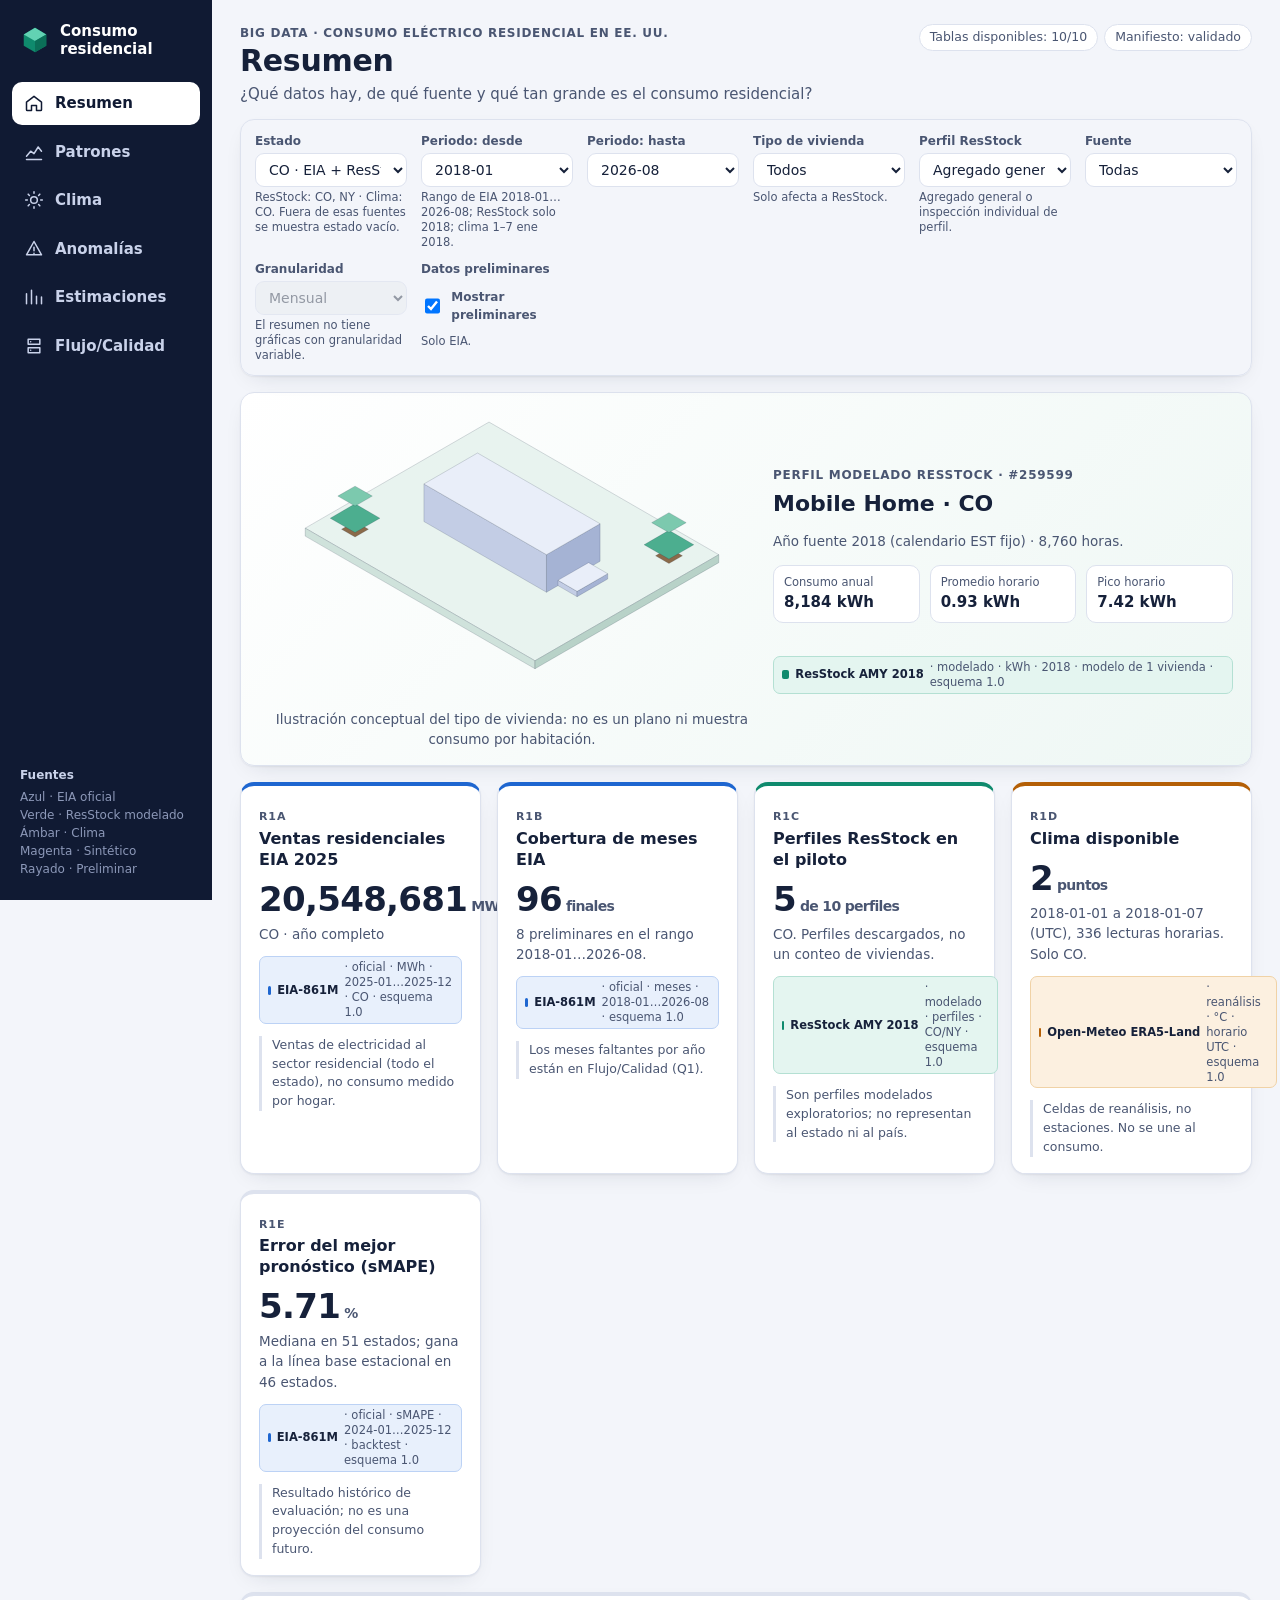
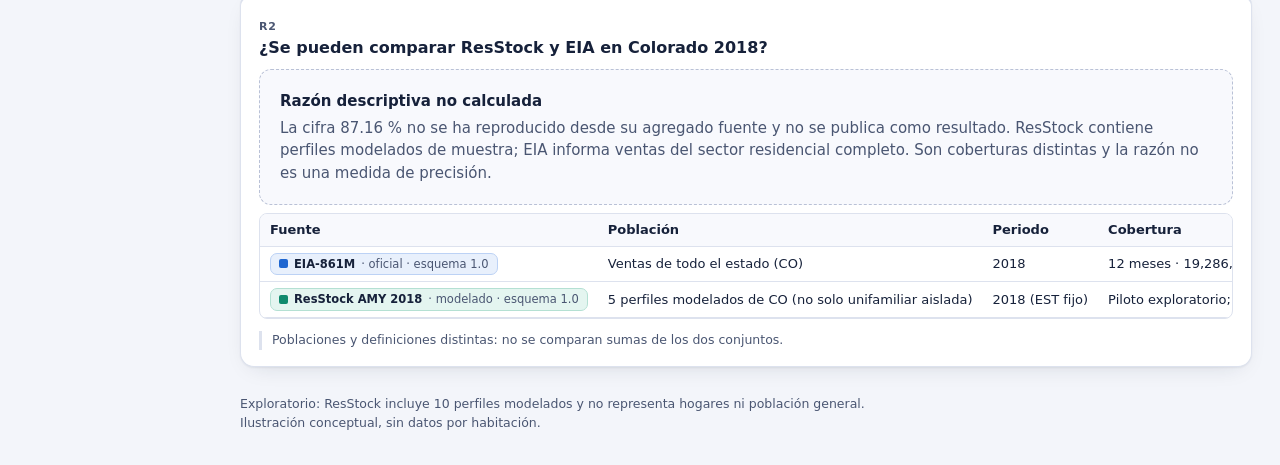
==== commit ee4f116b: "feat: integrar anomalias y backtest al tablero Gold Co-Authored-By: Claude Sonnet 5.5 <noreply@anthr" ====
--- a/tablero/index.html
+++ b/tablero/index.html
@@ -27,7 +27,7 @@
     </details>
     <div id="banners"></div>
     <main id="main" tabindex="-1"></main>
-    <footer class="foot">Exploratorio: ResStock son perfiles modelados (piloto de 10), no mediciones de hogares ni una muestra representativa. Ilustración conceptual, sin datos por habitación.</footer>
+    <footer class="foot" id="project-note">Exploratorio: ResStock contiene perfiles modelados; no son mediciones de hogares ni una muestra representativa. Ilustración conceptual, sin datos por habitación.</footer>
   </div>
 </div>
 <script type="module" src="js/main.js"></script>
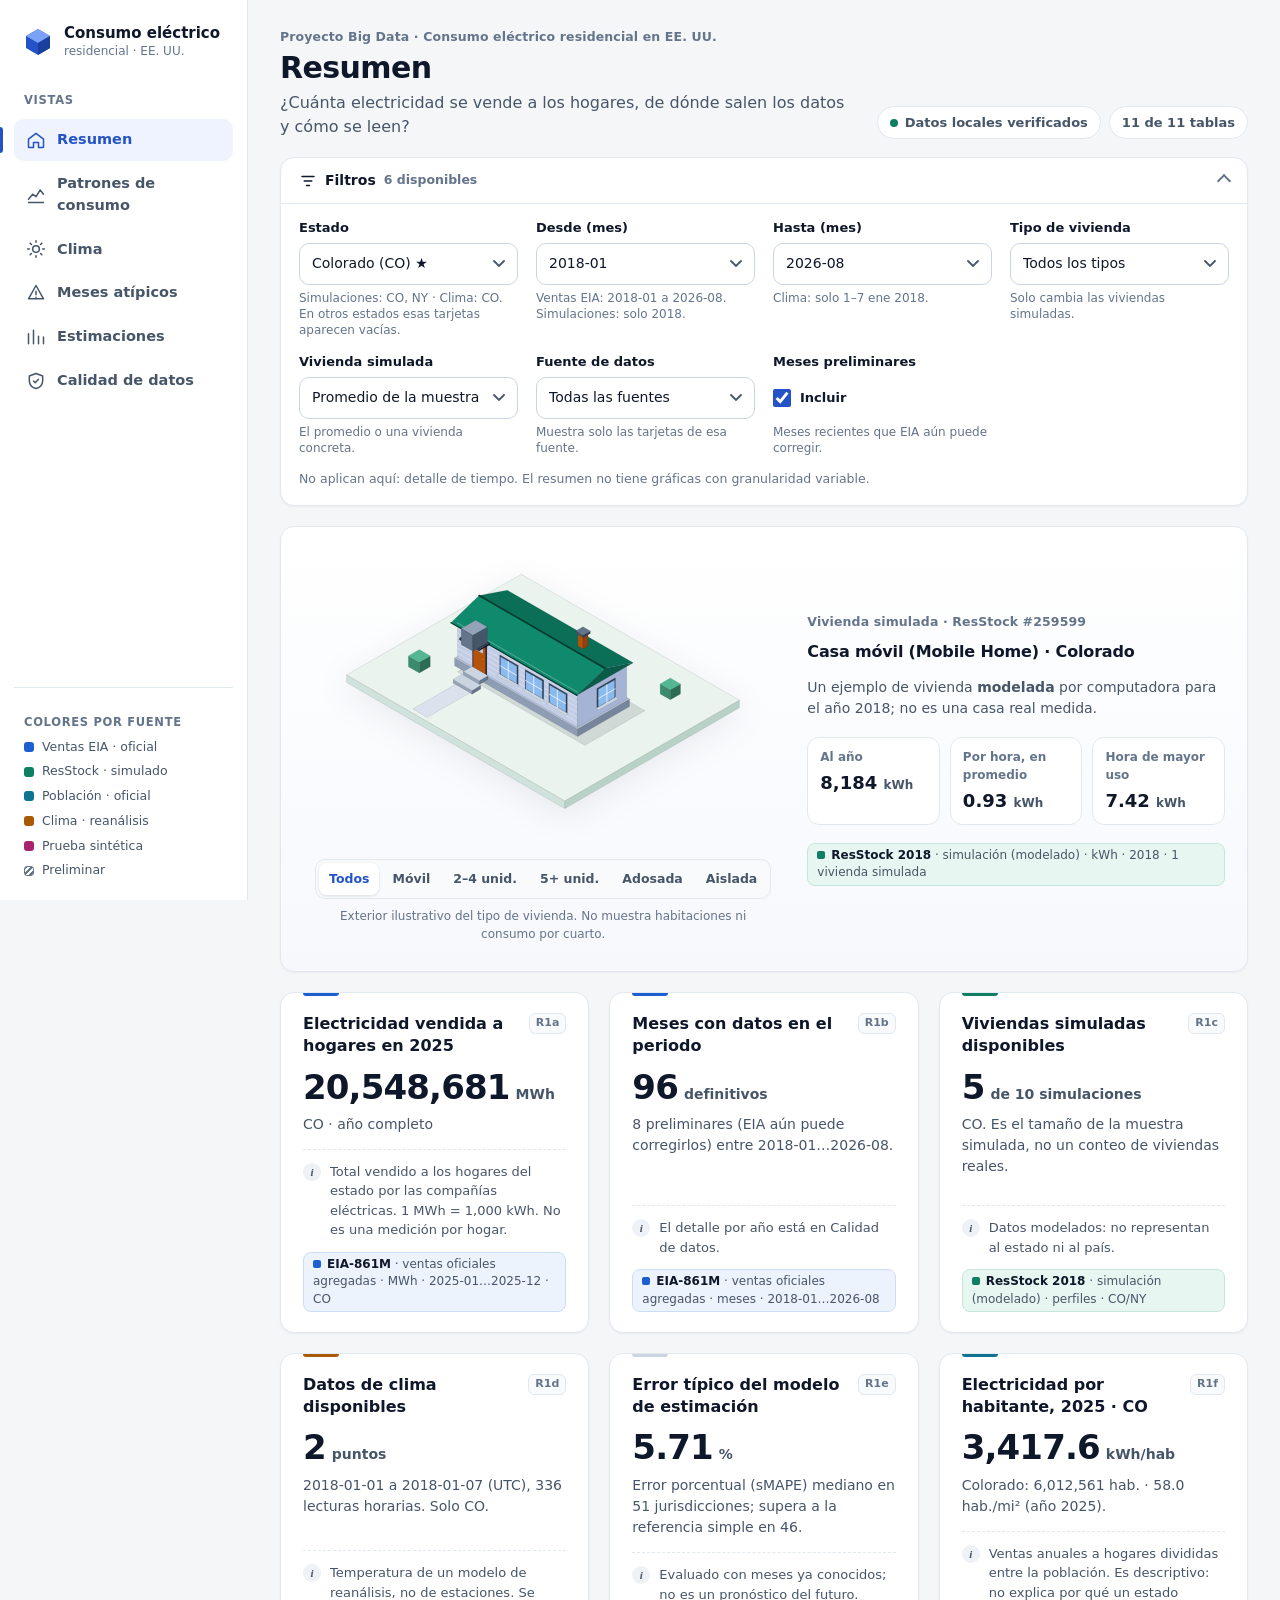
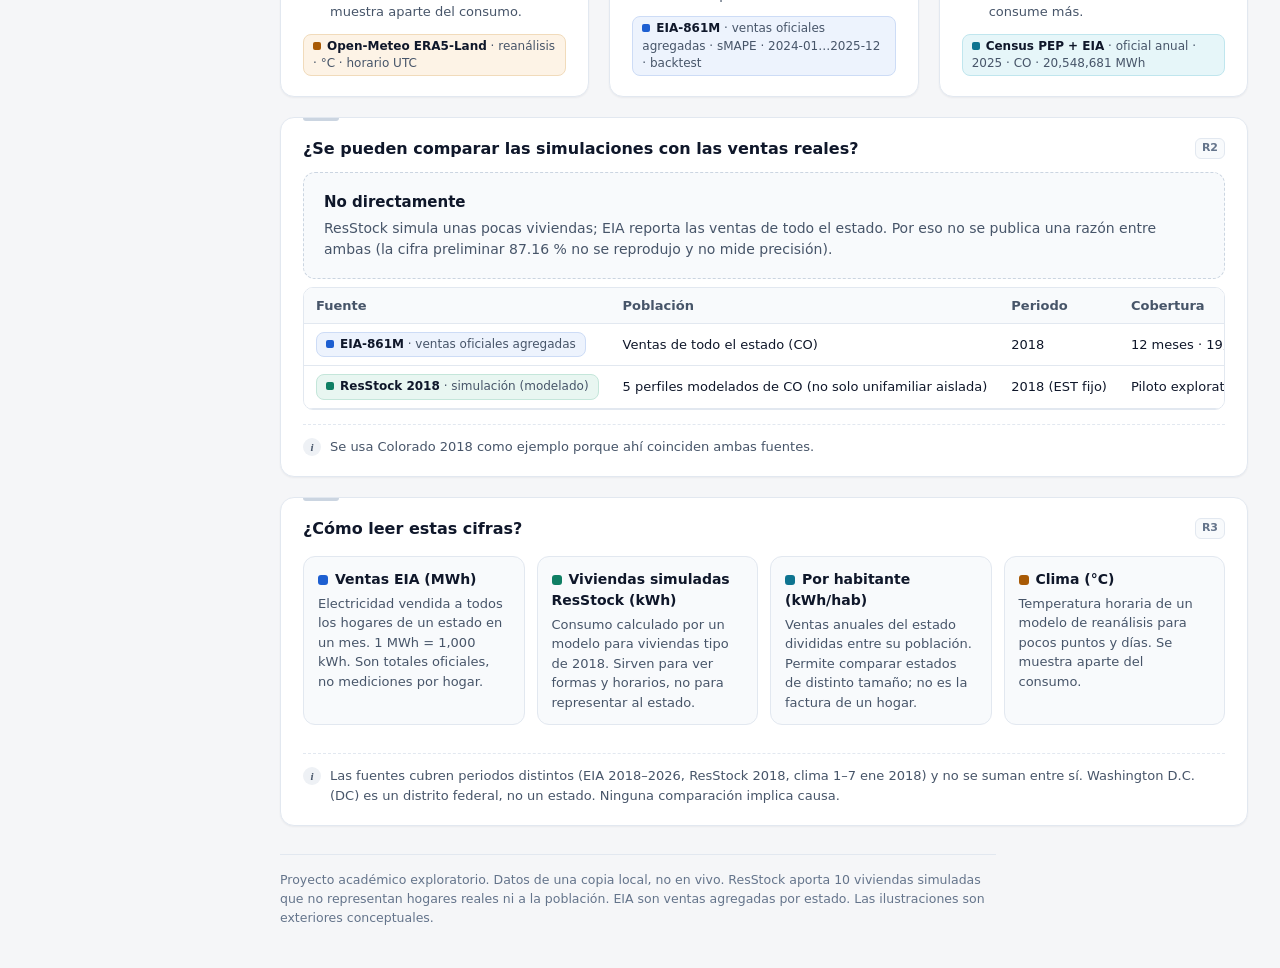
==== commit 3b3d7a45: "feat: integrate final Omar workstream and dashboard v2" ====
--- a/tablero/index.html
+++ b/tablero/index.html
@@ -4,30 +4,30 @@
 <meta charset="utf-8">
 <meta name="viewport" content="width=device-width, initial-scale=1">
 <title>Consumo eléctrico residencial · Tablero</title>
-<meta name="description" content="Tablero exploratorio del proyecto Big Data: ventas EIA, perfiles modelados ResStock y clima, con procedencia visible.">
-<link rel="icon" href="data:image/svg+xml,%3Csvg xmlns='http://www.w3.org/2000/svg' viewBox='0 0 32 32'%3E%3Cpath d='M16 3l12 7v12l-12 7-12-7V10z' fill='%230f8a6d'/%3E%3Cpath d='M16 3l12 7-12 7-12-7z' fill='%2362d2b3'/%3E%3C/svg%3E">
+<meta name="description" content="Tablero exploratorio: ventas residenciales EIA, viviendas simuladas ResStock, población y clima, con la fuente de cada dato visible.">
+<link rel="icon" href="data:image/svg+xml,%3Csvg xmlns='http://www.w3.org/2000/svg' viewBox='0 0 32 32'%3E%3Cpath d='M16 3l12 7v12l-12 7-12-7V10z' fill='%232453c7'/%3E%3Cpath d='M16 3l12 7-12 7-12-7z' fill='%237aa2f7'/%3E%3C/svg%3E">
 <link rel="stylesheet" href="css/styles.css">
 </head>
 <body>
-<a class="skip" href="#main">Saltar al contenido</a>
+<a class="skip" href="#main">Saltar al contenido principal</a>
 <div class="app">
   <nav class="rail" aria-label="Vistas del tablero" id="rail"></nav>
   <div class="col">
     <header class="top">
-      <div>
-        <p class="eyebrow">Big Data · Consumo eléctrico residencial en EE. UU.</p>
+      <div class="top-txt">
+        <p class="eyebrow">Proyecto Big Data · Consumo eléctrico residencial en EE. UU.</p>
         <h1 id="view-title">Resumen</h1>
         <p class="lead" id="view-question"></p>
       </div>
       <div class="status" id="load-status" role="status" aria-live="polite"></div>
     </header>
     <details class="filters" id="filters-wrap" open>
-      <summary>Filtros</summary>
+      <summary><svg viewBox="0 0 24 24" aria-hidden="true"><path d="M4 6h16M7 12h10M10 18h4"/></svg>Filtros <span class="filters-count" id="filters-count"></span></summary>
       <div class="filters-grid" id="filters"></div>
     </details>
     <div id="banners"></div>
     <main id="main" tabindex="-1"></main>
-    <footer class="foot" id="project-note">Exploratorio: ResStock contiene perfiles modelados; no son mediciones de hogares ni una muestra representativa. Ilustración conceptual, sin datos por habitación.</footer>
+    <footer class="foot" id="project-note">Proyecto académico exploratorio. Datos de una copia local, no en vivo. ResStock aporta viviendas simuladas que no representan hogares reales. Las ilustraciones son exteriores conceptuales.</footer>
   </div>
 </div>
 <script type="module" src="js/main.js"></script>
--- a/tablero/css/styles.css
+++ b/tablero/css/styles.css
@@ -1,152 +1,488 @@
-:root{
-  --bg:#f3f5fa; --surface:#fff; --surface-2:#f8f9fd; --ink:#16213a; --ink-2:#4a5672; --line:#dde2ee;
-  --eia:#1e66d0; --res:#0f8a6d; --clim:#b45f06; --syn:#b4247d; --pre:#6b7280;
-  --eia-bg:#e8f0fc; --res-bg:#e4f5f0; --clim-bg:#fcf0e0; --syn-bg:#f9e6f1; --pre-bg:#eceef2;
-  --rail:#101a33; --rail-ink:#c9d2ea; --focus:#1e66d0; --radius:14px;
-  --shadow:0 1px 2px rgba(22,33,58,.06),0 8px 24px -12px rgba(22,33,58,.18);
-  --ease:cubic-bezier(.22,.8,.3,1);
-  --f-top:#e9eef9; --f-left:#c3cde5; --f-right:#a5b3d4; --ground:#e8f3ef; --ground-l:#cfe2db; --ground-r:#b8d2c8;
-  --roof-a:#0f8a6d; --roof-b:#0b6f58; --roof-g:#0a5c49; --leaf-a:#4cae8f; --leaf-b:#7cc9ae; --trunk:#8a6a4a;
-}
-*{box-sizing:border-box}
-html{-webkit-text-size-adjust:100%}
-body{margin:0;background:var(--bg);color:var(--ink);font:15px/1.5 system-ui,-apple-system,"Segoe UI",Roboto,"Helvetica Neue",Arial,sans-serif}
-.skip{position:absolute;left:-999px;top:0;background:#fff;padding:8px 12px;z-index:50}.skip:focus{left:8px;top:8px}
-:focus-visible{outline:3px solid var(--focus);outline-offset:2px;border-radius:4px}
-.app{display:flex;min-height:100vh}
-.col{flex:1;min-width:0;padding:0 28px 32px}
-
-/* rail */
-.rail{position:sticky;top:0;align-self:flex-start;height:100vh;width:212px;flex:none;background:var(--rail);padding:22px 12px;display:flex;flex-direction:column;gap:6px}
-.brand{display:flex;align-items:center;gap:10px;color:#fff;font-weight:700;padding:0 8px 18px;font-size:15px;line-height:1.2}
-.brand svg{width:30px;height:30px;flex:none}
-.rail a{display:flex;align-items:center;gap:11px;padding:10px 12px;border-radius:10px;color:var(--rail-ink);text-decoration:none;font-weight:550;transition:background .18s var(--ease),color .18s}
-.rail a svg{width:20px;height:20px;flex:none}
-.rail a:hover{background:rgba(255,255,255,.07);color:#fff}
-.rail a[aria-current=page]{background:#fff;color:var(--rail)}
-.rail a .dot{margin-left:auto;width:8px;height:8px;border-radius:50%;background:#e0a526}
-.rail a[aria-current=page] .dot{background:#b45f06}
-.rail .legend-src{margin-top:auto;font-size:12px;color:#8c98b8;padding:10px 8px 0}
-.rail .legend-src b{display:block;color:var(--rail-ink);margin-bottom:4px}
-
-/* header */
-.top{display:flex;gap:16px;justify-content:space-between;align-items:flex-start;padding:24px 0 14px;flex-wrap:wrap}
-.eyebrow{margin:0;font-size:12px;letter-spacing:.06em;text-transform:uppercase;color:var(--ink-2);font-weight:650}
-h1{margin:2px 0 4px;font-size:30px;line-height:1.15;letter-spacing:-.01em}
-.lead{margin:0;color:var(--ink-2);max-width:62ch}
-.status{font-size:12.5px;color:var(--ink-2);display:flex;gap:6px;flex-wrap:wrap;justify-content:flex-end}
-.status span{background:var(--surface);border:1px solid var(--line);border-radius:999px;padding:3px 10px}
-
-/* filters */
-.filters{position:sticky;top:0;z-index:20;background:rgba(243,245,250,.94);backdrop-filter:blur(8px);border:1px solid var(--line);border-radius:var(--radius);padding:8px 14px 12px;margin-bottom:16px;box-shadow:var(--shadow)}
-.filters>summary{cursor:pointer;font-weight:650;font-size:13px;color:var(--ink-2);list-style:none;display:none;padding:4px 0}
-.filters-grid{display:grid;grid-template-columns:repeat(auto-fit,minmax(150px,1fr));gap:10px 14px;padding-top:4px}
-.fld{display:flex;flex-direction:column;gap:3px;min-width:0}
-.fld label{font-size:12px;font-weight:650;color:var(--ink-2)}
-.fld select,.seg{font:inherit;font-size:14px;padding:7px 9px;border:1px solid var(--line);border-radius:9px;background:#fff;color:var(--ink);min-width:0;width:100%}
-.fld select:disabled{background:var(--pre-bg);color:#6b7280;cursor:not-allowed}
-.fld .why{font-size:11.5px;color:var(--ink-2);line-height:1.3}
-.fld input[type=checkbox]{width:18px;height:18px}
-.tog{display:flex;align-items:center;gap:8px;padding:7px 0;font-size:14px}
-.row2{display:flex;gap:6px}
-
-/* main + cards */
-main,main:focus,main:focus-visible{outline:0}
-.foot{margin-top:28px;font-size:12.5px;color:var(--ink-2);max-width:80ch}
-.chip b{white-space:nowrap}
-.view{animation:enter .28s var(--ease)}
-@keyframes enter{from{opacity:0;transform:translateY(8px)}to{opacity:1;transform:none}}
-.grid{display:grid;gap:16px;margin-bottom:16px}
-.g2{grid-template-columns:repeat(auto-fit,minmax(min(100%,420px),1fr))}
-.g4{grid-template-columns:repeat(auto-fit,minmax(min(100%,220px),1fr))}
-.card{background:var(--surface);border:1px solid var(--line);border-radius:var(--radius);padding:18px 18px 16px;box-shadow:var(--shadow);min-width:0;transition:transform .2s var(--ease),box-shadow .2s}
-.card.accent-eia{border-top:4px solid var(--eia)}.card.accent-res{border-top:4px solid var(--res)}.card.accent-clim{border-top:4px solid var(--clim)}.card.accent-syn{border-top:4px solid var(--syn)}.card.accent-none{border-top:4px solid var(--line)}
-.card .cid{font-size:11px;font-weight:700;letter-spacing:.08em;color:var(--ink-2);text-transform:uppercase}
-.card h2{font-size:16px;line-height:1.3;margin:2px 0 10px}
-.card h2.sect{font-size:13px;color:var(--ink-2);text-transform:uppercase;letter-spacing:.06em}
-.big{font-size:34px;font-weight:750;letter-spacing:-.02em;line-height:1.1;font-variant-numeric:tabular-nums}
-.unit{font-size:14px;font-weight:600;color:var(--ink-2);margin-left:4px}
-.sub{color:var(--ink-2);font-size:13.5px;margin:6px 0 0}
-.limit{font-size:12.5px;color:var(--ink-2);border-left:3px solid var(--line);padding-left:10px;margin:12px 0 0}
-.chips{display:flex;flex-wrap:wrap;gap:6px;margin-top:12px}
-.chip{display:inline-flex;gap:6px;align-items:center;font-size:11.5px;line-height:1.3;border-radius:7px;padding:3px 8px;border:1px solid var(--line);background:var(--surface-2);color:var(--ink-2)}
-.chip b{font-weight:700;color:var(--ink)}
-.chip.eia{background:var(--eia-bg);border-color:#bcd2f5}.chip.res{background:var(--res-bg);border-color:#b4e0d3}.chip.clim{background:var(--clim-bg);border-color:#f0d2a6}.chip.syn{background:var(--syn-bg);border-color:#ecbcd7}
-.chip.pre{background:repeating-linear-gradient(135deg,var(--pre-bg) 0 6px,#fff 6px 9px);border-style:dashed}
-.chip i{width:9px;height:9px;border-radius:2px;background:currentColor;display:inline-block}
-.chip.eia i{color:var(--eia)}.chip.res i{color:var(--res)}.chip.clim i{color:var(--clim)}.chip.syn i{color:var(--syn)}
-
-/* charts */
-.chart{width:100%;height:auto;display:block;overflow:visible}
-.chart .grid{stroke:#e6e9f2;stroke-width:1}.chart .axis{stroke:#9aa3b8}
-.chart .tick{font-size:11px;fill:#4a5672}.chart .axl{font-size:11.5px;fill:#4a5672;font-weight:600}
-.chart .ln{stroke-width:2.4;stroke-linejoin:round;stroke-linecap:round;animation:draw .5s var(--ease)}
-@keyframes draw{from{opacity:0}to{opacity:1}}
-.chart .pt{opacity:0;transition:opacity .12s}.chart .pt:hover{opacity:1}.chart .pt:not(.hit){opacity:1}
-.chart .bar{transition:opacity .15s}.chart .bar:hover{opacity:.8}
-.chart .hm-empty{fill:#f0f2f7}.chart .hm-partial{stroke:#b45f06;stroke-width:1.4;stroke-dasharray:3 2;fill-opacity:.75}
-.legend{list-style:none;margin:8px 0 0;padding:0;display:flex;flex-wrap:wrap;gap:4px 14px;font-size:12.5px;color:var(--ink-2)}
-.legend li{display:flex;align-items:center;gap:6px}
-.scale{display:flex;align-items:center;gap:8px;font-size:12px;color:var(--ink-2);margin-top:6px}.scale i{flex:1;max-width:220px;height:8px;border-radius:4px}
-details.data{margin-top:10px;font-size:13px}
-details.data summary{cursor:pointer;color:var(--ink-2);font-weight:600}
-.tbl-wrap{overflow:auto;max-height:320px;margin-top:8px;border:1px solid var(--line);border-radius:8px}
-table.t{border-collapse:collapse;width:100%;font-size:13px;font-variant-numeric:tabular-nums}
-.t th,.t td{padding:6px 10px;text-align:left;border-bottom:1px solid var(--line);white-space:nowrap}
-.t th{position:sticky;top:0;background:var(--surface-2);font-weight:650}
-.t td.n,.t th.n{text-align:right}
-.sr{position:absolute;width:1px;height:1px;overflow:hidden;clip:rect(0 0 0 0);white-space:nowrap}
-.seg{display:inline-flex;padding:2px;gap:2px;width:auto}
-.seg button{font:inherit;font-size:13px;border:0;background:transparent;padding:5px 11px;border-radius:7px;cursor:pointer;color:var(--ink-2)}
-.seg button[aria-pressed=true]{background:var(--res);color:#fff}
-.ctl{display:flex;gap:12px;flex-wrap:wrap;align-items:center;margin-bottom:10px}
-.ctl select{font:inherit;font-size:13.5px;padding:5px 8px;border:1px solid var(--line);border-radius:8px}
-
-/* states */
-.empty{border:1.5px dashed #b9c1d6;border-radius:12px;padding:20px;background:var(--surface-2);color:var(--ink-2)}
-.empty strong{display:block;color:var(--ink);margin-bottom:4px;font-size:15px}
-.empty.err{border-color:#d46a6a;background:#fdeeee}
-.empty ul{margin:8px 0 0;padding-left:18px;font-size:13px}
-.skel{height:200px;border-radius:12px;background:linear-gradient(90deg,#eceff6,#f6f7fb,#eceff6);background-size:200% 100%;animation:sk 1.3s linear infinite}
-@keyframes sk{to{background-position:-200% 0}}
-.banner{border-radius:12px;padding:10px 14px;margin-bottom:12px;font-size:13.5px;border:1px solid}
-.banner.warn{background:#fff7e6;border-color:#f0d49a}.banner.err{background:#fdeeee;border-color:#e4a3a3}.banner.syn{background:var(--syn-bg);border-color:#ecbcd7;font-weight:600;color:#7d1456}
-.tag{font-size:11px;font-weight:700;border-radius:5px;padding:2px 6px;background:var(--pre-bg);color:var(--ink-2);margin-left:6px;vertical-align:middle}
-
-/* hero + isometric */
-.hero{display:grid;grid-template-columns:minmax(0,1.1fr) minmax(0,1fr);gap:8px;align-items:center;background:linear-gradient(135deg,#fff 0%,#eef7f4 100%);overflow:hidden}
-.hero .iso-wrap{position:relative;min-height:230px}
-.iso{width:100%;max-width:420px;height:auto;display:block;margin:0 auto}
-.iso-g{animation:rise .5s var(--ease)}
-@keyframes rise{from{opacity:0;transform:translateY(10px)}to{opacity:1;transform:none}}
-.iso polygon{stroke:rgba(16,26,51,.18);stroke-width:.8;stroke-linejoin:round}
-.f-top{fill:var(--f-top)}.f-left{fill:var(--f-left)}.f-right{fill:var(--f-right)}
-.ground{fill:var(--ground)}.ground-l{fill:var(--ground-l)}.ground-r{fill:var(--ground-r)}
-.roof-a{fill:var(--roof-a)}.roof-b{fill:var(--roof-b)}.roof-g{fill:var(--roof-g)}
-.leaf-a{fill:var(--leaf-a)}.leaf-b{fill:var(--leaf-b)}.trunk{fill:var(--trunk)}
-.hero .meta{display:flex;flex-direction:column;gap:6px}
-.hero .meta .tags{display:flex;gap:6px;flex-wrap:wrap}
-.kv{display:grid;grid-template-columns:repeat(3,minmax(0,1fr));gap:10px;margin-top:8px}
-.kv div{background:#fff;border:1px solid var(--line);border-radius:10px;padding:8px 10px}
-.kv dt{font-size:11.5px;color:var(--ink-2)}.kv dd{margin:0;font-weight:700;font-variant-numeric:tabular-nums}
-.cell12{display:inline-flex;gap:1px;vertical-align:middle}.cell12 i{width:4px;height:12px;border-radius:1px;background:var(--eia)}.cell12 i.p{background:repeating-linear-gradient(135deg,#6b7280 0 2px,#fff 2px 3px);border:1px solid #6b7280}.cell12 i.m{background:#fff;border:1px solid #c5cbda}
-.t tr.sel td{background:var(--eia-bg)}
-
-/* móvil */
-@media (max-width:900px){
-  .app{display:block}
-  .col{padding:0 14px 90px}
-  .rail{position:fixed;inset:auto 0 0 0;top:auto;width:auto;height:auto;flex-direction:row;padding:6px 6px calc(6px + env(safe-area-inset-bottom));gap:2px;z-index:40;justify-content:space-between}
-  .rail .brand,.rail .legend-src{display:none}
-  .rail a{flex:1;flex-direction:column;gap:2px;padding:6px 2px;font-size:10.5px;text-align:center;min-width:0}
-  .rail a .dot{position:absolute;margin:0;transform:translate(14px,-10px)}.rail a{position:relative}
-  h1{font-size:24px}
-  .filters{top:0}.filters>summary{display:block}
-  .hero{grid-template-columns:1fr}
-  .big{font-size:28px}
-  .kv{grid-template-columns:1fr 1fr}
-  .card{padding:14px}
-}
-@media (prefers-reduced-motion:reduce){
-  *,*::before,*::after{animation:none!important;transition:none!important;scroll-behavior:auto!important}
-}
+/* Tablero · consumo eléctrico residencial
+   Sistema visual: producto analítico claro, sobrio y legible (inspirado en guías UI UX Pro Max:
+   paleta SaaS de un solo acento, iconos SVG, estados de carga, contraste AA, movimiento solo funcional). */
+:root {
+  --bg: #f5f6f8;
+  --surface: #ffffff;
+  --surface-2: #f8fafc;
+  --ink: #0f172a;
+  --ink-2: #475569;
+  --ink-3: #64748b;
+  --line: #e2e8f0;
+  --line-2: #cbd5e1;
+  --accent: #2453c7;
+  --accent-bg: #eef3ff;
+
+  /* Colores por fuente (procedencia) */
+  --eia: #1d5fd1;
+  --res: #0f7f64;
+  --clim: #a85a06;
+  --syn: #a8236f;
+  --pre: #64748b;
+  --demo: #0e7490;
+  --eia-bg: #edf3fd;
+  --res-bg: #e8f6f1;
+  --clim-bg: #fdf3e6;
+  --syn-bg: #fbecf4;
+  --pre-bg: #eef1f5;
+  --demo-bg: #e6f6f9;
+
+  --focus: #2453c7;
+  --radius: 14px;
+  --shadow: 0 1px 2px rgba(15, 23, 42, 0.05);
+  --shadow-hover: 0 6px 20px -8px rgba(15, 23, 42, 0.16);
+  --ease: cubic-bezier(0.16, 1, 0.3, 1);
+  --font: "Inter", "Segoe UI", system-ui, -apple-system, Roboto, "Helvetica Neue", Arial, sans-serif;
+
+  /* Paleta isométrica */
+  --f-top: #eef2f9;
+  --f-left: #d3dbea;
+  --f-right: #b7c3da;
+  --ground: #edf4ef;
+  --ground-l: #d3e3d9;
+  --ground-r: #bdd3c6;
+  --roof-a: #3d5a80;
+  --roof-b: #2f4868;
+  --roof-g: #253a55;
+  --leaf-a: #4cae8f;
+  --leaf-b: #7cc9ae;
+  --trunk: #8a6a4a;
+
+  /* Paleta isométrica arquitectónica */
+  --f-top: #e9eef9;
+  --f-left: #c3cde5;
+  --f-right: #a5b3d4;
+  --ground: #eaf3ed;
+  --ground-l: #cfe2db;
+  --ground-r: #b8d2c8;
+  --roof-a: #0f8a6d;
+  --roof-b: #0b6f58;
+  --roof-g: #0a5c49;
+  --leaf-a: #4cae8f;
+  --leaf-b: #7cc9ae;
+  --trunk: #8a6a4a;
+
+  --iso-wall-l: #c0cbdf;
+  --iso-wall-r: #a6b5d2;
+  --iso-wall-t: #e6ecf8;
+  --iso-plinth-l: #8e9cb4;
+  --iso-plinth-r: #77859c;
+  --iso-plinth-t: #b2bed4;
+  --iso-roof-a: #0f8a6d;
+  --iso-roof-b: #0a6f57;
+  --iso-roof-g: #075240;
+  --iso-roof-trim: #053b2e;
+  --iso-win-frame: #334155;
+  --iso-win-glass: #93c5fd;
+  --iso-win-sill: #cbd5e1;
+  --iso-win-mullion: #ffffff;
+  --iso-door-frame: #1e293b;
+  --iso-door-panel: #b45309;
+  --iso-door-knob: #f59e0b;
+  --iso-door-glass: #bfdbfe;
+  --iso-step-l: #94a3b8;
+  --iso-step-r: #64748b;
+  --iso-step-t: #cbd5e1;
+  --iso-canopy-l: #1e293b;
+  --iso-canopy-r: #0f172a;
+  --iso-canopy-t: #334155;
+  --iso-chim-l: #b45309;
+  --iso-chim-r: #92400e;
+  --iso-chim-t: #d97706;
+  --iso-leaf-l: #319777;
+  --iso-leaf-r: #23785e;
+  --iso-leaf-t: #4ebc98;
+  --iso-trunk-l: #785a3e;
+  --iso-trunk-r: #5c4129;
+  --iso-trunk-t: #967252;
+  --iso-bush-l: #3b8c6e;
+  --iso-bush-r: #2a6c54;
+  --iso-bush-t: #52b792;
+  --iso-path: #dbe2ed;
+  --iso-shadow: rgba(16, 26, 51, 0.12);
+}
+
+* { box-sizing: border-box; }
+html { -webkit-text-size-adjust: 100%; scroll-behavior: smooth; }
+body {
+  margin: 0;
+  background: var(--bg);
+  color: var(--ink);
+  font: 15px/1.5 var(--font);
+  -webkit-font-smoothing: antialiased;
+  text-rendering: optimizeLegibility;
+}
+code { font-size: 0.86em; background: var(--pre-bg); padding: 1px 5px; border-radius: 4px; }
+.skip { position: absolute; left: -999px; top: 8px; z-index: 100; background: var(--surface); color: var(--ink); padding: 10px 14px; border-radius: 8px; font-weight: 650; }
+.skip:focus { left: 8px; outline: 3px solid var(--focus); }
+:focus-visible { outline: 3px solid var(--focus); outline-offset: 2px; border-radius: 6px; }
+
+/* ---------- Estructura ---------- */
+.app { display: flex; min-height: 100vh; }
+.col { flex: 1; min-width: 0; padding: 0 32px 40px; max-width: 1360px; }
+
+.rail {
+  position: sticky; top: 0; height: 100vh; width: 248px; flex: none;
+  display: flex; flex-direction: column; gap: 4px;
+  padding: 20px 14px; background: var(--surface); border-right: 1px solid var(--line);
+  overflow-y: auto;
+}
+.brand { display: flex; align-items: center; gap: 10px; padding: 4px 8px 18px; }
+.brand svg { width: 32px; height: 32px; flex: none; }
+.brand b { display: block; font-size: 15px; line-height: 1.2; }
+.brand small { display: block; font-size: 12px; color: var(--ink-3); }
+.rail-h { margin: 10px 10px 6px; font-size: 11.5px; font-weight: 700; letter-spacing: 0.06em; text-transform: uppercase; color: var(--ink-3); }
+.nav { list-style: none; margin: 0; padding: 0; display: flex; flex-direction: column; gap: 2px; }
+.rail a {
+  position: relative; display: flex; align-items: center; gap: 11px;
+  padding: 10px 12px; border-radius: 10px; color: var(--ink-2);
+  text-decoration: none; font-weight: 600; font-size: 14.5px;
+  transition: background 0.15s, color 0.15s;
+}
+.rail a svg { width: 20px; height: 20px; flex: none; }
+.rail .rail-lbl { display: flex; min-width: 0; }
+.lbl-short { display: none; }
+.rail a:hover { background: var(--surface-2); color: var(--ink); }
+.rail a[aria-current=page] { background: var(--accent-bg); color: var(--accent); }
+.rail a[aria-current=page]::before { content: ""; position: absolute; left: -14px; top: 8px; bottom: 8px; width: 3px; border-radius: 0 3px 3px 0; background: var(--accent); }
+.legend-src { margin-top: auto; padding-top: 16px; border-top: 1px solid var(--line); }
+.legend-src ul { list-style: none; margin: 0; padding: 0 10px; display: grid; gap: 6px; font-size: 12.5px; color: var(--ink-2); }
+.legend-src li { display: flex; align-items: center; gap: 8px; }
+.legend-src i, .dim-card .dot { width: 10px; height: 10px; border-radius: 3px; display: inline-block; flex: none; }
+i.eia, .dot.eia { background: var(--eia); }
+i.res, .dot.res { background: var(--res); }
+i.clim, .dot.clim { background: var(--clim); }
+i.syn { background: var(--syn); }
+i.demo, .dot.demo { background: var(--demo); }
+i.pre { background: repeating-linear-gradient(135deg, var(--pre) 0 2px, transparent 2px 4px); border: 1px solid var(--pre); }
+
+.top { display: flex; justify-content: space-between; align-items: flex-end; gap: 20px; padding: 28px 0 18px; flex-wrap: wrap; }
+.top-txt { min-width: 0; flex: 1 1 420px; }
+.eyebrow { margin: 0 0 4px; font-size: 12.5px; font-weight: 650; color: var(--ink-3); letter-spacing: 0.01em; }
+h1 { margin: 0 0 6px; font-size: 30px; line-height: 1.15; letter-spacing: -0.02em; font-weight: 750; }
+.lead { margin: 0; color: var(--ink-2); max-width: 70ch; font-size: 16px; line-height: 1.5; }
+.status { display: flex; gap: 8px; flex-wrap: wrap; }
+.pill { display: inline-flex; align-items: center; gap: 7px; padding: 6px 12px; border-radius: 999px; background: var(--surface); border: 1px solid var(--line); font-size: 13px; font-weight: 600; color: var(--ink-2); white-space: nowrap; }
+.pill i { width: 8px; height: 8px; border-radius: 50%; background: var(--pre); }
+.pill.ok i { background: var(--res); }
+.pill.bad i { background: #c2410c; }
+
+/* ---------- Filtros ---------- */
+.filters { position: sticky; top: 0; z-index: 20; background: var(--surface); border: 1px solid var(--line); border-radius: var(--radius); margin-bottom: 20px; box-shadow: var(--shadow); }
+.filters > summary { list-style: none; display: flex; align-items: center; gap: 8px; padding: 12px 18px; font-weight: 700; font-size: 14px; cursor: pointer; user-select: none; }
+.filters > summary::-webkit-details-marker { display: none; }
+.filters > summary svg { width: 18px; height: 18px; fill: none; stroke: currentColor; stroke-width: 2; stroke-linecap: round; }
+.filters > summary::after { content: ""; margin-left: auto; width: 8px; height: 8px; border-right: 2px solid var(--ink-3); border-bottom: 2px solid var(--ink-3); transform: rotate(45deg); transition: transform 0.2s; }
+.filters[open] > summary::after { transform: rotate(-135deg); }
+.filters[open] > summary { border-bottom: 1px solid var(--line); }
+.filters-count { font-weight: 600; font-size: 12.5px; color: var(--ink-3); }
+.filters-grid { display: grid; grid-template-columns: repeat(auto-fill, minmax(200px, 1fr)); gap: 14px 18px; padding: 14px 18px 16px; }
+.filters-note { grid-column: 1 / -1; margin: 0; font-size: 12.5px; color: var(--ink-3); }
+.fld { display: flex; flex-direction: column; gap: 5px; min-width: 0; }
+.fld label { font-size: 13px; font-weight: 650; color: var(--ink); }
+.fld select, .ctl select {
+  appearance: none; width: 100%; min-height: 42px; padding: 9px 36px 9px 12px;
+  font: inherit; font-size: 14px; color: var(--ink);
+  background: var(--surface) url("data:image/svg+xml,%3Csvg xmlns='http://www.w3.org/2000/svg' viewBox='0 0 12 8'%3E%3Cpath d='M1 1l5 5 5-5' fill='none' stroke='%23475569' stroke-width='1.8' stroke-linecap='round'/%3E%3C/svg%3E") no-repeat right 12px center / 12px 8px;
+  border: 1px solid var(--line-2); border-radius: 10px; cursor: pointer;
+  transition: border-color 0.15s, box-shadow 0.15s;
+}
+.fld select:hover, .ctl select:hover { border-color: #94a3b8; }
+.fld select:focus-visible, .ctl select:focus-visible { outline: none; border-color: var(--focus); box-shadow: 0 0 0 3px rgba(36, 83, 199, 0.2); }
+.fld select:disabled { background-color: var(--pre-bg); color: var(--ink-3); cursor: not-allowed; }
+.fld .why { font-size: 12px; color: var(--ink-3); line-height: 1.35; }
+input[type=checkbox] { width: 18px; height: 18px; accent-color: var(--accent); cursor: pointer; margin: 0; }
+.tog { display: inline-flex; align-items: center; gap: 9px; min-height: 42px; font-size: 14px; cursor: pointer; user-select: none; }
+.row2 { display: flex; gap: 6px; }
+
+main, main:focus, main:focus-visible { outline: 0; }
+.foot { margin-top: 28px; padding-top: 16px; border-top: 1px solid var(--line); font-size: 12.5px; color: var(--ink-3); max-width: 90ch; }
+
+/* ---------- Tarjetas ---------- */
+.view { animation: enter 0.25s var(--ease); }
+@keyframes enter { from { opacity: 0; transform: translateY(6px); } to { opacity: 1; transform: none; } }
+.grid { display: grid; gap: 20px; margin-bottom: 20px; }
+.g2 { grid-template-columns: repeat(auto-fit, minmax(min(100%, 440px), 1fr)); }
+.g3 { grid-template-columns: repeat(auto-fit, minmax(min(100%, 290px), 1fr)); }
+.g4 { grid-template-columns: repeat(auto-fit, minmax(min(100%, 230px), 1fr)); }
+.card {
+  position: relative; display: flex; flex-direction: column;
+  background: var(--surface); border: 1px solid var(--line); border-radius: var(--radius);
+  padding: 20px 22px; box-shadow: var(--shadow); min-width: 0; margin-bottom: 20px;
+  transition: box-shadow 0.2s var(--ease), border-color 0.2s;
+}
+.grid > .card { margin-bottom: 0; }
+.card:hover { box-shadow: var(--shadow-hover); }
+.card::before { content: ""; position: absolute; left: 22px; top: 0; width: 36px; height: 3px; border-radius: 0 0 3px 3px; background: var(--line-2); }
+.card.accent-eia::before { background: var(--eia); }
+.card.accent-res::before { background: var(--res); }
+.card.accent-clim::before { background: var(--clim); }
+.card.accent-syn::before { background: var(--syn); }
+.card.accent-demo::before { background: var(--demo); }
+.card.hero::before { display: none; }
+.card-h { display: flex; justify-content: space-between; align-items: flex-start; gap: 12px; margin-bottom: 12px; }
+.card h2 { font-size: 16px; line-height: 1.35; margin: 0; font-weight: 700; }
+.card .cid { flex: none; font-size: 11px; font-weight: 650; color: var(--ink-3); background: var(--surface-2); border: 1px solid var(--line); border-radius: 6px; padding: 1px 6px; font-variant-numeric: tabular-nums; }
+.card-b { flex: 1; min-width: 0; }
+.h3 { margin: 0; font-size: 14.5px; font-weight: 700; }
+.big { font-size: 34px; font-weight: 750; letter-spacing: -0.025em; line-height: 1.1; font-variant-numeric: tabular-nums; }
+.unit { font-size: 14px; font-weight: 600; color: var(--ink-2); margin-left: 6px; letter-spacing: 0; }
+.sub { color: var(--ink-2); font-size: 14px; margin: 8px 0 0; line-height: 1.5; }
+.sub.how { font-size: 13.5px; background: var(--surface-2); border-radius: 10px; padding: 10px 12px; }
+.limit { display: flex; gap: 9px; align-items: flex-start; margin: 14px 0 0; padding-top: 12px; border-top: 1px dashed var(--line); font-size: 13px; line-height: 1.5; color: var(--ink-2); }
+.limit-i { flex: none; width: 18px; height: 18px; border-radius: 50%; background: var(--pre-bg); color: var(--ink-2); font: 700 11px/18px Georgia, serif; text-align: center; font-style: italic; margin-top: 1px; }
+.chips { display: flex; flex-wrap: wrap; gap: 6px; margin-top: 12px; }
+.chip { display: inline-block; padding: 3px 9px; border-radius: 8px; line-height: 1.45; font-size: 12px; color: var(--ink-2); border: 1px solid var(--line); background: var(--surface-2); max-width: 100%; }
+.chip b { font-weight: 650; color: var(--ink); white-space: nowrap; }
+.chip.eia { background: var(--eia-bg); border-color: #cddcf6; }
+.chip.res { background: var(--res-bg); border-color: #c4e6da; }
+.chip.clim { background: var(--clim-bg); border-color: #f1dbbb; }
+.chip.syn { background: var(--syn-bg); border-color: #f0c9de; }
+.chip.demo { background: var(--demo-bg); border-color: #c0e6ee; }
+.chip.pre { background: repeating-linear-gradient(135deg, var(--pre-bg) 0 6px, #fff 6px 9px); border-style: dashed; border-color: var(--line-2); }
+.chip i { width: 8px; height: 8px; border-radius: 2px; background: currentColor; display: inline-block; margin-right: 6px; vertical-align: 0; }
+.chip.eia i { color: var(--eia); }
+.chip.res i { color: var(--res); }
+.chip.clim i { color: var(--clim); }
+.chip.syn i { color: var(--syn); }
+.chip.demo i { color: var(--demo); }
+
+/* ---------- Gráficas ---------- */
+.chart-slot { min-width: 0; }
+.chart { width: 100%; height: auto; display: block; overflow: visible; }
+.chart .grid { stroke: #edf0f5; stroke-width: 1; }
+.chart .axis { stroke: #a5afc0; }
+.chart .tick { font-size: 11.5px; fill: #475569; }
+.chart .axl { font-size: 12px; fill: #475569; font-weight: 600; }
+.chart .ln { stroke-width: 2.4; stroke-linejoin: round; stroke-linecap: round; animation: draw 0.4s var(--ease); }
+@keyframes draw { from { opacity: 0; } to { opacity: 1; } }
+.chart .pt { opacity: 0; transition: opacity 0.12s; }
+.chart .pt:hover { opacity: 1; }
+.chart .pt:not(.hit) { opacity: 1; }
+.chart .bar { transition: opacity 0.15s; }
+.chart .bar:hover { opacity: 0.8; }
+.chart .hm-empty { fill: #f1f4f8; }
+.chart .hm-partial { stroke: #a85a06; stroke-width: 1.4; stroke-dasharray: 3 2; fill-opacity: 0.75; }
+.legend { list-style: none; display: flex; flex-wrap: wrap; gap: 6px 16px; margin: 8px 0 4px; padding: 0; font-size: 12.5px; color: var(--ink-2); }
+.legend li { display: flex; align-items: center; gap: 6px; }
+.scale { display: flex; align-items: center; gap: 8px; font-size: 12px; color: var(--ink-2); margin-top: 6px; }
+.scale i { flex: 1; max-width: 220px; height: 8px; border-radius: 4px; }
+
+/* ---------- Tablas ---------- */
+details.data { margin-top: 14px; font-size: 13px; }
+details.data summary { display: inline-flex; align-items: center; gap: 6px; cursor: pointer; color: var(--accent); font-weight: 650; padding: 6px 2px; border-radius: 6px; }
+details.data summary:hover { text-decoration: underline; }
+.tbl-wrap { max-height: 340px; overflow: auto; border: 1px solid var(--line); border-radius: 10px; margin-top: 8px; background: var(--surface); }
+table.t { border-collapse: collapse; width: 100%; font-size: 13px; font-variant-numeric: tabular-nums; }
+.t th, .t td { padding: 8px 12px; text-align: left; border-bottom: 1px solid var(--line); white-space: nowrap; }
+.t thead th { position: sticky; top: 0; background: var(--surface-2); font-weight: 650; color: var(--ink-2); z-index: 2; }
+.t tbody th { font-weight: 600; }
+.t td.n, .t th.n { text-align: right; }
+.t tr.sel td, .t tr.sel th { background: var(--accent-bg); }
+.t tbody tr:hover td { background: #f8fafc; }
+.sr { position: absolute; width: 1px; height: 1px; overflow: hidden; clip: rect(0 0 0 0); white-space: nowrap; }
+
+/* ---------- Controles dentro de tarjetas ---------- */
+.ctl { display: flex; gap: 12px; flex-wrap: wrap; align-items: center; margin-bottom: 12px; }
+.ctl label { display: flex; flex-direction: column; gap: 5px; font-size: 13px; font-weight: 650; min-width: min(100%, 260px); }
+.ctl label.tog { flex-direction: row; min-width: 0; font-weight: 600; }
+.seg, .year-tabs, .type-pick { display: inline-flex; flex-wrap: wrap; padding: 3px; gap: 3px; background: var(--surface-2); border-radius: 10px; border: 1px solid var(--line); }
+.seg button, .year-tab, .type-pick button {
+  border: 0; background: transparent; min-height: 36px; padding: 6px 14px; border-radius: 8px;
+  font: inherit; font-size: 13.5px; font-weight: 650; color: var(--ink-2); cursor: pointer;
+  transition: background 0.15s, color 0.15s, box-shadow 0.15s;
+}
+.seg button:hover, .year-tab:hover, .type-pick button:hover { color: var(--ink); background: #eef2f7; }
+.seg button[aria-pressed=true], .year-tab.active, .type-pick button[aria-pressed=true] { background: var(--surface); color: var(--accent); box-shadow: 0 1px 3px rgba(15, 23, 42, 0.12); }
+.year-tabs { margin-bottom: 14px; }
+.type-pick { justify-content: center; margin: 6px auto 0; }
+.type-pick button { min-height: 32px; padding: 4px 10px; font-size: 12.5px; }
+
+.empty { border: 1.5px dashed var(--line-2); border-radius: 12px; padding: 18px 20px; background: var(--surface-2); color: var(--ink-2); line-height: 1.5; font-size: 14px; }
+.empty strong { display: block; color: var(--ink); margin-bottom: 4px; font-size: 15px; }
+.empty.err { border-color: #e09a9a; background: #fdf1f1; }
+.empty ul { margin: 8px 0 0; padding-left: 20px; font-size: 13px; }
+.skel { height: 200px; border-radius: 12px; background: linear-gradient(90deg, #edf0f5, #f7f8fa, #edf0f5); background-size: 200% 100%; animation: sk 1.3s linear infinite; }
+@keyframes sk { to { background-position: -200% 0; } }
+.banner { border-radius: 12px; padding: 12px 16px; margin-bottom: 20px; font-size: 14px; border: 1px solid; line-height: 1.5; }
+.banner.warn { background: #fff8eb; border-color: #f3dcae; color: #5b3d06; }
+.banner.err { background: #fdf1f1; border-color: #e9b4b4; color: #7f1d1d; }
+.banner.syn { background: var(--syn-bg); border-color: #f0c9de; color: #6d1648; }
+.tag { font-size: 11px; font-weight: 700; border-radius: 5px; padding: 2px 6px; background: var(--pre-bg); color: var(--ink-2); margin-left: 6px; vertical-align: middle; }
+
+/* ---------- Hero + Isométrico ---------- */
+.hero {
+  display: grid;
+  grid-template-columns: minmax(0, 1.15fr) minmax(0, 1fr);
+  gap: 24px;
+  align-items: center;
+  background: linear-gradient(180deg, #ffffff 0%, #f6f8fc 100%);
+  overflow: hidden;
+}
+.hero .iso-wrap {
+  position: relative;
+  min-height: 240px;
+  display: flex;
+  flex-direction: column;
+  justify-content: center;
+  align-items: center;
+  padding: 8px;
+}
+.iso {
+  width: 100%;
+  max-width: 420px;
+  height: auto;
+  display: block;
+  margin: 0 auto;
+  filter: drop-shadow(0 8px 16px rgba(15, 23, 42, 0.08));
+}
+.iso-g { animation: rise 0.5s var(--ease); transform-origin: center bottom; }
+@keyframes rise { from { opacity: 0; transform: translateY(10px); } to { opacity: 1; transform: none; } }
+
+/* Estilos de elementos SVG isométricos */
+.iso polygon { stroke: rgba(15, 23, 42, 0.14); stroke-width: 0.6; stroke-linejoin: round; }
+.iso line { stroke-linecap: round; }
+.f-top { fill: var(--f-top); }
+.f-left { fill: var(--f-left); }
+.f-right { fill: var(--f-right); }
+.ground { fill: var(--ground); }
+.ground-l { fill: var(--ground-l); }
+.ground-r { fill: var(--ground-r); }
+.roof-a { fill: var(--roof-a); }
+.roof-b { fill: var(--roof-b); }
+.roof-g { fill: var(--roof-g); }
+.iso-ridge { stroke: var(--iso-roof-trim); stroke-width: 1.5; }
+.iso-eave { stroke: var(--iso-roof-trim); stroke-width: 1.1; }
+
+.plinth-l { fill: var(--iso-plinth-l); }
+.plinth-r { fill: var(--iso-plinth-r); }
+.plinth-t { fill: var(--iso-plinth-t); }
+
+.win-frame { fill: var(--iso-win-frame); }
+.win-glass { fill: var(--iso-win-glass); opacity: 0.92; }
+.win-sill { fill: var(--iso-win-sill); stroke: var(--iso-win-frame); stroke-width: 0.5; }
+.win-mullion { stroke: var(--iso-win-mullion); stroke-width: 0.75; opacity: 0.85; }
+
+.door-frame { fill: var(--iso-door-frame); }
+.door-panel { fill: var(--iso-door-panel); }
+.door-glass { fill: var(--iso-door-glass); opacity: 0.9; }
+.door-knob { fill: var(--iso-door-knob); }
+
+.step-l { fill: var(--iso-step-l); }
+.step-r { fill: var(--iso-step-r); }
+.step-t { fill: var(--iso-step-t); }
+
+.canopy-l { fill: var(--iso-canopy-l); }
+.canopy-r { fill: var(--iso-canopy-r); }
+.canopy-t { fill: var(--iso-canopy-t); }
+
+.iso-siding { stroke: rgba(255, 255, 255, 0.45); stroke-width: 0.6; }
+.iso-seam { stroke: rgba(16, 26, 51, 0.4); stroke-width: 1.2; stroke-dasharray: 2 1.5; }
+
+.chim-l { fill: var(--iso-chim-l); }
+.chim-r { fill: var(--iso-chim-r); }
+.chim-t { fill: var(--iso-chim-t); }
+.chim-cap-l { fill: #475569; }
+.chim-cap-r { fill: #334155; }
+.chim-cap-t { fill: #64748b; }
+
+.trunk-l { fill: var(--iso-trunk-l); }
+.trunk-r { fill: var(--iso-trunk-r); }
+.trunk-t { fill: var(--iso-trunk-t); }
+.leaf-l { fill: var(--iso-leaf-l); }
+.leaf-r { fill: var(--iso-leaf-r); }
+.leaf-t { fill: var(--iso-leaf-t); }
+
+.bush-l { fill: var(--iso-bush-l); }
+.bush-r { fill: var(--iso-bush-r); }
+.bush-t { fill: var(--iso-bush-t); }
+
+.iso-path { fill: var(--iso-path); stroke: rgba(16, 26, 51, 0.12); stroke-width: 0.5; }
+.iso-shadow { fill: var(--iso-shadow); stroke: none; }
+
+.util-l { fill: #64748b; }
+.util-r { fill: #475569; }
+.util-t { fill: #94a3b8; }
+
+.cornice-l { fill: #b8c4df; }
+.cornice-r { fill: #9eacc9; }
+.cornice-t { fill: #e2e8f0; }
+
+.parapet-l { fill: #8a97b2; }
+.parapet-r { fill: #727f98; }
+.parapet-t { fill: #a5b3cf; }
+
+.mach-l { fill: #71717a; }
+.mach-r { fill: #52525b; }
+.mach-t { fill: #a1a1aa; }
+
+.hero .meta { display: flex; flex-direction: column; gap: 6px; min-width: 0; }
+.hero-t { margin: 0; font-size: 22px; line-height: 1.25; letter-spacing: -0.01em; }
+.iso-cap { margin: 8px 0 0; font-size: 12px; color: var(--ink-3); text-align: center; }
+.kv { display: grid; grid-template-columns: repeat(3, minmax(0, 1fr)); gap: 10px; margin: 12px 0 0; }
+.kv div { background: var(--surface); border: 1px solid var(--line); border-radius: 12px; padding: 10px 12px; }
+.kv dt { font-size: 12px; color: var(--ink-3); font-weight: 600; }
+.kv dd { margin: 3px 0 0; font-weight: 750; font-variant-numeric: tabular-nums; font-size: 18px; }
+.kv dd small { font-size: 12px; font-weight: 600; color: var(--ink-2); }
+
+/* ---------- Demografía ---------- */
+.badge-dc { display: inline-block; font-size: 11.5px; font-weight: 650; padding: 1px 7px; border-radius: 5px; background: #fef6e0; color: #854d0e; border: 1px solid #f6e2a8; margin-left: 6px; vertical-align: middle; }
+.dim-grid { display: grid; grid-template-columns: repeat(auto-fit, minmax(min(100%, 210px), 1fr)); gap: 12px; margin: 4px 0 14px; }
+.dim-card { background: var(--surface-2); border: 1px solid var(--line); border-radius: 12px; padding: 12px 14px; font-size: 13.5px; }
+.dim-card .eyebrow { font-size: 11.5px; text-transform: uppercase; letter-spacing: 0.05em; }
+.dim-card b { display: inline; font-size: 14px; color: var(--ink); }
+.dim-card .dot { margin-right: 7px; vertical-align: -1px; }
+.dim-card .sub { font-size: 13px; margin-top: 4px; }
+.btn-sort { appearance: none; background: transparent; border: none; font: inherit; color: inherit; font-weight: 650; cursor: pointer; padding: 2px 0; margin: 0; display: inline-flex; align-items: center; gap: 5px; }
+th.n .btn-sort { justify-content: flex-end; width: 100%; }
+.sort-icon { font-size: 11px; opacity: 0.4; }
+th[aria-sort="ascending"] .sort-icon, th[aria-sort="descending"] .sort-icon { opacity: 1; color: var(--accent); }
+th:has(.btn-sort:hover) { background: #eef2f7; }
+
+/* ---------- Pantallas medianas y móviles ---------- */
+@media (max-width: 1100px) {
+  .rail { width: 212px; }
+  .col { padding: 0 22px 40px; }
+}
+@media (max-width: 900px) {
+  .app { display: block; }
+  .col { padding: 0 16px 104px; }
+  .lbl-full { display: none; }
+  .lbl-short { display: inline; }
+  .rail {
+    position: fixed; inset: auto 0 0 0; top: auto; width: 100%; height: auto; z-index: 40;
+    flex-direction: row; padding: 6px 6px calc(6px + env(safe-area-inset-bottom));
+    border-right: 0; border-top: 1px solid var(--line); box-shadow: 0 -4px 16px rgba(15, 23, 42, 0.08);
+    overflow: hidden;
+  }
+  .rail .brand, .rail .legend-src, .rail > .rail-h { display: none; }
+  .nav { flex-direction: row; width: 100%; gap: 2px; }
+  .nav li { flex: 1 1 0; min-width: 0; }
+  .rail a { flex-direction: column; gap: 3px; padding: 7px 2px 6px; font-size: 11px; line-height: 1.15; text-align: center; justify-content: center; }
+  .rail a svg { width: 20px; height: 20px; }
+  .rail a[aria-current=page]::before { left: 25%; right: 25%; top: -6px; bottom: auto; width: auto; height: 3px; border-radius: 0 0 3px 3px; }
+  .rail .rail-lbl { display: block; max-width: 100%; overflow: hidden; text-overflow: ellipsis; white-space: nowrap; }
+  .top { padding: 20px 0 14px; }
+  h1 { font-size: 25px; }
+  .lead { font-size: 15px; }
+  .hero { grid-template-columns: 1fr; }
+  .big { font-size: 30px; }
+  .card { padding: 18px; }
+  .card::before { left: 18px; }
+  .filters-grid { grid-template-columns: 1fr 1fr; }
+}
+@media (max-width: 480px) {
+  .col { padding: 0 16px 100px; }
+  .filters-grid { grid-template-columns: 1fr; }
+  .kv { grid-template-columns: 1fr; }
+  .big { font-size: 28px; }
+  .status { width: 100%; }
+  .year-tabs { display: grid; grid-template-columns: repeat(3, 1fr); width: 100%; }
+  .seg { display: flex; width: 100%; }
+  .seg button { flex: 1; }
+}
+
+/* ---------- Reducción de movimiento ---------- */
+@media (prefers-reduced-motion: reduce) {
+  *, *::before, *::after { animation-duration: 0.01ms !important; animation-iteration-count: 1 !important; transition-duration: 0.01ms !important; scroll-behavior: auto !important; }
+}
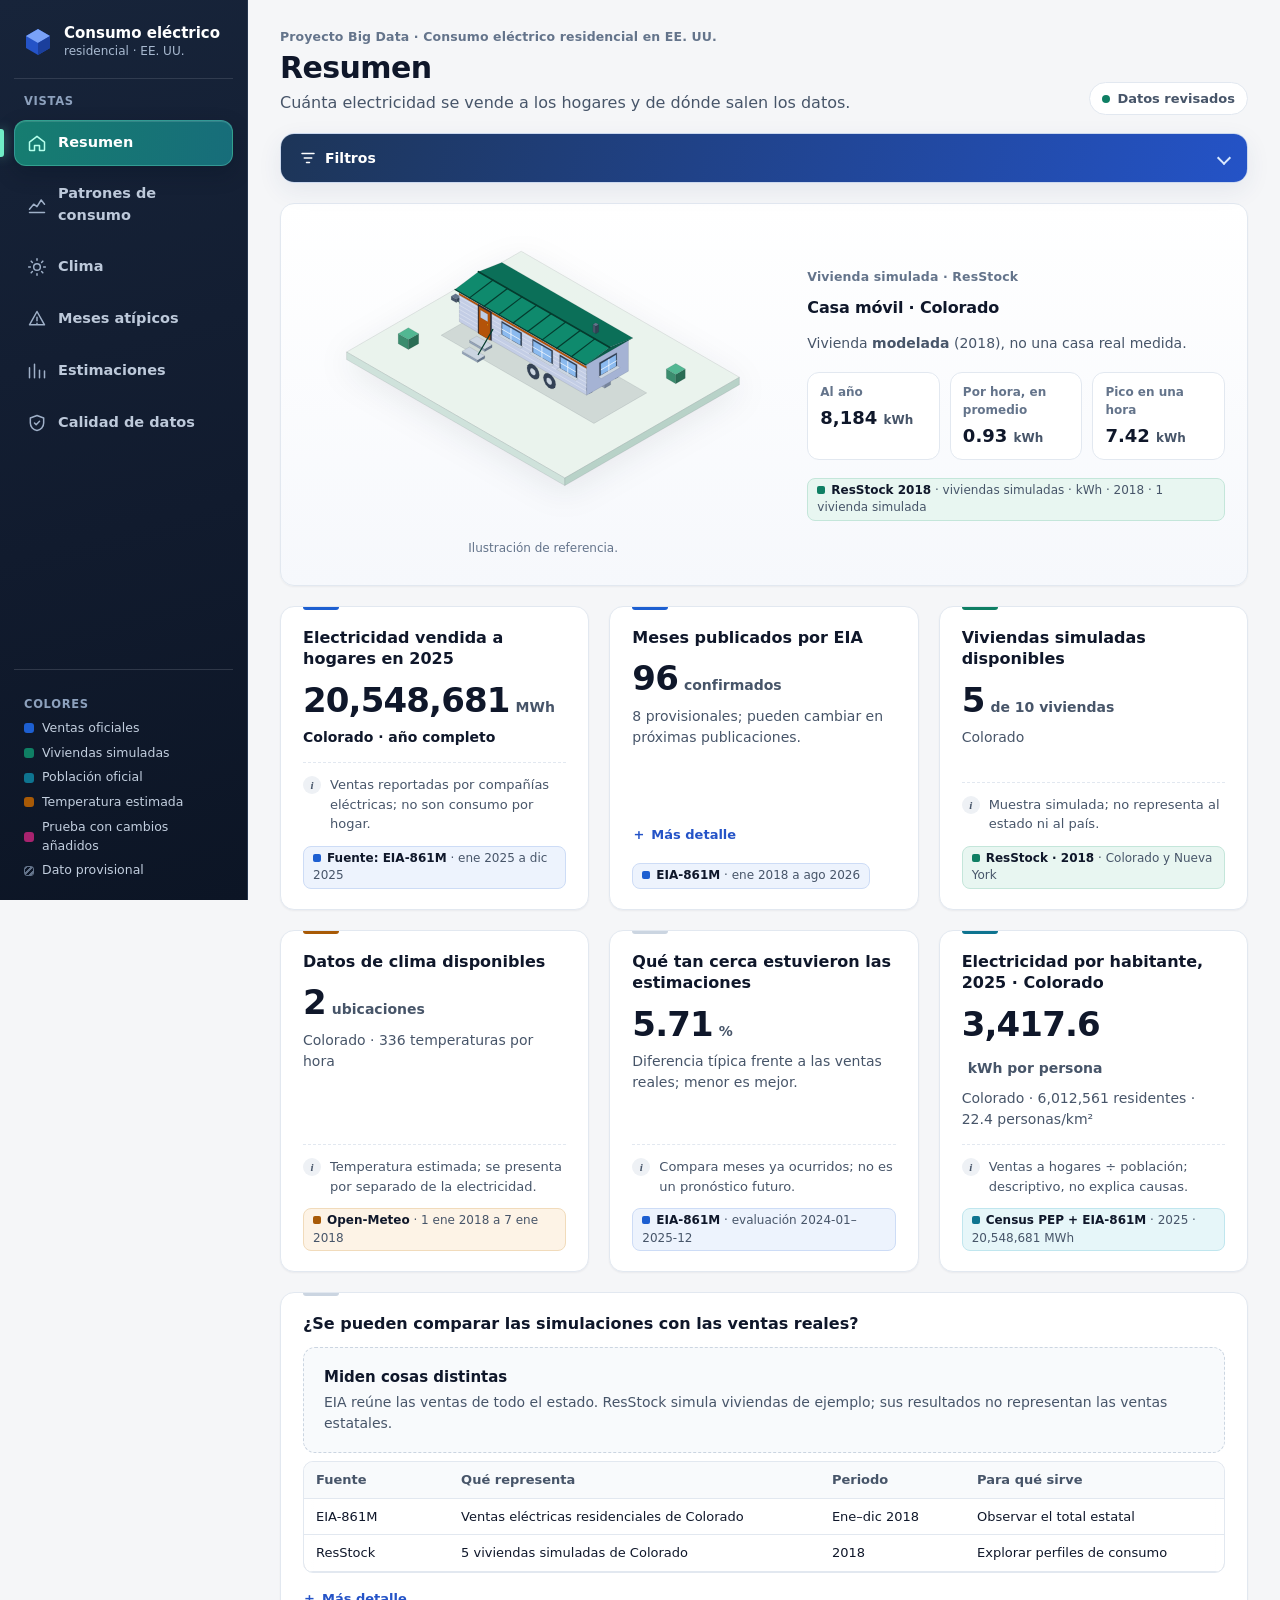
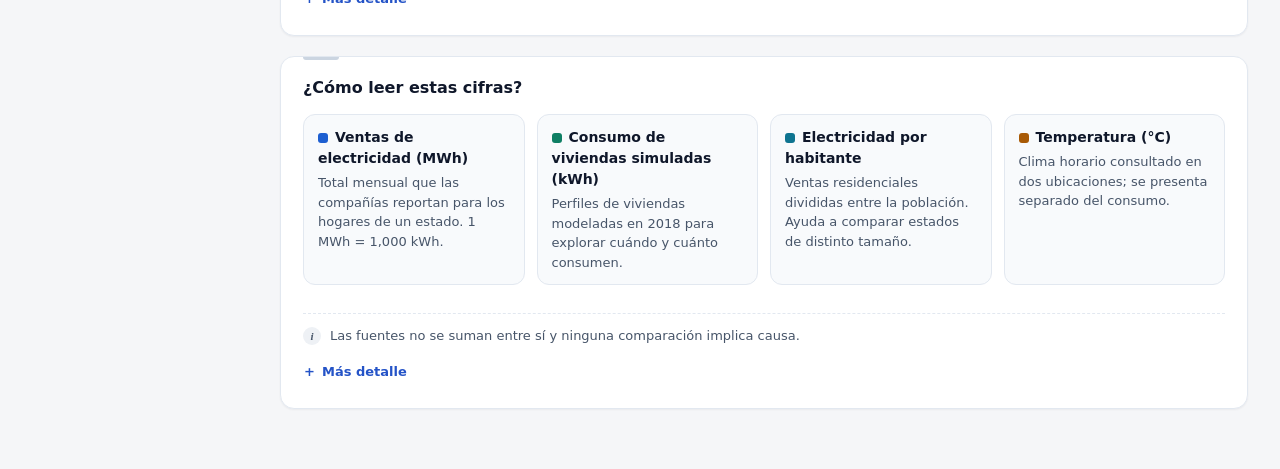
==== commit 5225aa2b: "feat(dashboard): refine user-facing v2 experience" ====
--- a/tablero/index.html
+++ b/tablero/index.html
@@ -21,13 +21,12 @@
       </div>
       <div class="status" id="load-status" role="status" aria-live="polite"></div>
     </header>
-    <details class="filters" id="filters-wrap" open>
-      <summary><svg viewBox="0 0 24 24" aria-hidden="true"><path d="M4 6h16M7 12h10M10 18h4"/></svg>Filtros <span class="filters-count" id="filters-count"></span></summary>
+    <details class="filters" id="filters-wrap">
+      <summary><svg viewBox="0 0 24 24" aria-hidden="true"><path d="M4 6h16M7 12h10M10 18h4"/></svg>Filtros</summary>
       <div class="filters-grid" id="filters"></div>
     </details>
     <div id="banners"></div>
     <main id="main" tabindex="-1"></main>
-    <footer class="foot" id="project-note">Proyecto académico exploratorio. Datos de una copia local, no en vivo. ResStock aporta viviendas simuladas que no representan hogares reales. Las ilustraciones son exteriores conceptuales.</footer>
   </div>
 </div>
 <script type="module" src="js/main.js"></script>
--- a/tablero/css/styles.css
+++ b/tablero/css/styles.css
@@ -265,6 +265,25 @@
 .chart .hm-partial { stroke: #a85a06; stroke-width: 1.4; stroke-dasharray: 3 2; fill-opacity: 0.75; }
 .legend { list-style: none; display: flex; flex-wrap: wrap; gap: 6px 16px; margin: 8px 0 4px; padding: 0; font-size: 12.5px; color: var(--ink-2); }
 .legend li { display: flex; align-items: center; gap: 6px; }
+.cell12 { display: inline-flex; align-items: center; gap: 1px; vertical-align: middle; }
+.cell12 i { display: inline-block; width: 4px; height: 8px; border-radius: 2px; background: var(--eia); flex: none; }
+.cell12 i.p { background: #e5a129; }
+.cell12 i.m { background: #d9e0ea; }
+.t.coverage-table th, .t.coverage-table td { padding-left: 7px; padding-right: 7px; }
+.source-grid { display: grid; grid-template-columns: repeat(auto-fit, minmax(min(100%, 245px), 1fr)); gap: 12px; margin-top: 12px; }
+.source-card { min-width: 0; padding: 14px; border: 1px solid var(--line); border-radius: 12px; background: var(--surface); }
+.source-card h4 { margin: 0 0 8px; font-size: 14px; line-height: 1.35; }
+.source-card p { margin: 0; color: var(--ink-2); font-size: 13px; line-height: 1.45; }
+.source-card dl { display: grid; gap: 8px; margin: 12px 0 0; }
+.source-card dl > div { min-width: 0; }
+.source-card dt { color: var(--ink-2); font-size: 11px; font-weight: 700; text-transform: uppercase; letter-spacing: .035em; }
+.source-card dd { margin: 2px 0 0; font-size: 12.5px; line-height: 1.4; overflow-wrap: anywhere; }
+.source-card .source-anchor { display: inline-block; color: var(--accent); font-weight: 700; text-decoration: none; }
+.source-card .source-anchor:hover { text-decoration: underline; }
+.quality-score { display: flex; align-items: baseline; flex-wrap: wrap; gap: 8px; margin-bottom: 6px; }
+.quality-score strong { color: var(--res); font-size: 16px; }
+.quality-score span { color: var(--ink-2); font-size: 13px; }
+.quality-note { margin: 12px 0 0; color: var(--ink-2); line-height: 1.5; }
 .scale { display: flex; align-items: center; gap: 8px; font-size: 12px; color: var(--ink-2); margin-top: 6px; }
 .scale i { flex: 1; max-width: 220px; height: 8px; border-radius: 4px; }
 
@@ -482,6 +501,168 @@
   .seg button { flex: 1; }
 }
 
+/* ---------- Refinamiento UI: navegación, controles y ajuste de texto ---------- */
+.card h2, .hero-t, .sub, .limit, .chip, .dim-card, .empty, .banner, .lead { overflow-wrap: anywhere; hyphens: auto; }
+.big { font-size: clamp(24px, 2.4vw + 12px, 34px); overflow-wrap: anywhere; }
+.big .unit { white-space: nowrap; }
+.card-h h2 { min-width: 0; }
+.chip { white-space: normal; }
+.chip b { white-space: normal; }
+.sub.stat { font-weight: 600; color: var(--ink); }
+.t.wrap th, .t.wrap td { white-space: normal; min-width: 120px; vertical-align: top; }
+.dim-card .badge-dc { margin: 4px 0 0; white-space: normal; }
+
+/* Navegación lateral */
+.rail { background: linear-gradient(180deg, #fff 0%, #f8faff 100%); }
+.rail a { border: 1px solid transparent; }
+.rail a:hover { border-color: var(--line); }
+.rail a[aria-current=page] { border-color: #d5e0fb; box-shadow: 0 1px 2px rgba(36, 83, 199, 0.12); }
+.rail a:focus-visible { outline-offset: -2px; }
+
+/* Botones y segmentados */
+.seg button:focus-visible, .year-tab:focus-visible, .type-pick button:focus-visible, .btn-sort:focus-visible { outline: 3px solid var(--focus); outline-offset: 1px; }
+.seg button:active, .year-tab:active, .type-pick button:active { transform: translateY(1px); }
+
+/* Menús desplegables */
+.fld select, .ctl select { box-shadow: 0 1px 2px rgba(15, 23, 42, 0.04); text-overflow: ellipsis; }
+.fld select:focus-visible, .ctl select:focus-visible { background-color: #fbfcff; }
+.ctl select { max-width: 100%; }
+.filters > summary { border-radius: var(--radius); transition: background 0.15s; }
+.filters > summary:hover { background: var(--surface-2); }
+details.data summary { min-height: 36px; }
+
+@media (max-width: 900px) {
+  .rail { background: rgba(255, 255, 255, 0.96); backdrop-filter: blur(8px); }
+  .rail a { min-height: 54px; border-radius: 12px; }
+  .rail a[aria-current=page] { box-shadow: none; }
+  .filters { top: 0; }
+  .hero .iso-wrap { min-height: 0; }
+}
+@media (max-width: 480px) {
+  .type-pick { display: grid; grid-template-columns: repeat(3, 1fr); width: 100%; }
+  .card { padding: 16px; }
+  .card-h { gap: 8px; }
+}
+
+/* Navegacion y listas desplegables con identidad visual propia */
+.rail {
+  color: #e8eef8;
+  background: linear-gradient(165deg, #17243a 0%, #111b2e 58%, #0c1525 100%);
+  border-right: 1px solid #26364e;
+}
+.brand { border-bottom: 1px solid rgba(226, 232, 240, .13); }
+.brand b { color: #fff; }
+.brand small { color: #a9bad1; }
+.rail-h { color: #8da1bd; }
+.rail .nav { gap: 6px; }
+.rail a {
+  min-height: 46px;
+  color: #bdc9da;
+  border: 1px solid transparent;
+  border-radius: 12px;
+  transition: background .2s var(--ease), color .2s var(--ease), transform .2s var(--ease), border-color .2s;
+}
+.rail a svg { color: #9fb0c8; transition: color .2s, transform .2s var(--ease); }
+.rail a:hover { color: #fff; background: rgba(255,255,255,.07); border-color: rgba(255,255,255,.1); transform: translateX(2px); }
+.rail a:hover svg { color: #55d7b5; transform: scale(1.08); }
+.rail a[aria-current=page] {
+  color: #fff;
+  background: linear-gradient(100deg, #167d70, #176d7a);
+  border-color: rgba(120, 244, 211, .3);
+  box-shadow: 0 8px 20px rgba(4, 17, 31, .26), inset 0 1px rgba(255,255,255,.12);
+}
+.rail a[aria-current=page] svg { color: #b7ffec; }
+.rail a[aria-current=page]::before { left: -15px; width: 4px; background: #70edc6; box-shadow: 0 0 12px rgba(112,237,198,.65); }
+.legend-src { border-color: rgba(226,232,240,.15); }
+.legend-src ul { color: #c2cede; }
+
+.filters {
+  overflow: visible;
+  border: 1px solid #cbd8ee;
+  box-shadow: 0 8px 24px rgba(34, 61, 109, .08);
+}
+.filters > summary {
+  color: #fff;
+  background: linear-gradient(105deg, #1d3558, #2453c7);
+  border-radius: calc(var(--radius) - 1px);
+  min-height: 48px;
+}
+.filters > summary:hover { background: linear-gradient(105deg, #24436c, #2d61d9); }
+.filters > summary::after { border-color: #dbeafe; }
+.filters[open] > summary { border-radius: calc(var(--radius) - 1px) calc(var(--radius) - 1px) 0 0; border-bottom-color: rgba(255,255,255,.16); }
+.filters-count { color: #e0ecff; background: rgba(255,255,255,.13); padding: 3px 9px; border-radius: 999px; }
+.filters-grid { background: linear-gradient(180deg, #f8fbff, #fff 70%); border-radius: 0 0 var(--radius) var(--radius); }
+.fld { position: relative; }
+.fld label { color: #314465; font-size: 12px; letter-spacing: .015em; }
+.fld label::before { content: ""; display: inline-block; width: 6px; height: 6px; margin: 0 7px 1px 0; border-radius: 2px; background: #2f67d8; }
+.select-wrap { position: relative; min-width: 0; }
+.select-wrap.is-open { z-index: 60; }
+.select-native {
+  position: absolute !important;
+  width: 1px !important; height: 1px !important; padding: 0 !important; margin: -1px !important;
+  overflow: hidden !important; clip: rect(0, 0, 0, 0) !important; white-space: nowrap !important;
+  clip-path: inset(50%) !important; border: 0 !important; opacity: 0 !important; pointer-events: none !important;
+}
+.dropdown-trigger {
+  appearance: none; display: flex; align-items: center; justify-content: space-between; gap: 12px;
+  width: 100%; min-height: 46px; padding: 9px 12px 9px 14px;
+  color: #1e2e49; background: #fff; border: 1.5px solid #c8d5e9; border-radius: 12px;
+  box-shadow: 0 2px 5px rgba(19, 43, 83, .045);
+  text-align: left; font: 600 13.5px/1.35 var(--font); cursor: pointer;
+  transition: border-color .18s, box-shadow .18s, background .18s, transform .18s;
+}
+.dropdown-trigger:hover { background: #f7faff; border-color: #7091d0; box-shadow: 0 5px 14px rgba(36,83,199,.1); }
+.dropdown-trigger:active { transform: translateY(1px); }
+.dropdown-trigger:focus-visible, .select-wrap.is-open .dropdown-trigger {
+  outline: 3px solid rgba(36,83,199,.17); outline-offset: 1px; border-color: #2453c7; background: #f8faff;
+}
+.dropdown-trigger:disabled { opacity: .52; cursor: not-allowed; background: #eef1f5; }
+.dropdown-value { min-width: 0; overflow: hidden; text-overflow: ellipsis; white-space: nowrap; }
+.dropdown-caret { width: 9px; height: 9px; flex: none; margin: -4px 3px 0 0; border-right: 2px solid #45618f; border-bottom: 2px solid #45618f; transform: rotate(45deg); transition: transform .18s; }
+.select-wrap.is-open .dropdown-caret { margin-top: 5px; transform: rotate(225deg); }
+.dropdown-menu {
+  display: none; position: absolute; z-index: 80; top: calc(100% + 7px); left: 0; right: 0;
+  max-height: min(320px, 48vh); overflow: auto; padding: 6px;
+  background: #fff; border: 1px solid #cbd7e8; border-radius: 14px;
+  box-shadow: 0 18px 42px rgba(19, 35, 62, .2), 0 3px 8px rgba(19, 35, 62, .08);
+  overscroll-behavior: contain; animation: menu-in .16s var(--ease) both;
+}
+.select-wrap.is-open .dropdown-menu { display: block; }
+.dropdown-option {
+  display: flex; align-items: center; justify-content: space-between; gap: 12px;
+  min-height: 38px; padding: 8px 10px; border-radius: 9px; color: #33445f;
+  font-size: 13px; line-height: 1.35; cursor: pointer; transition: color .14s, background .14s;
+}
+.dropdown-option:hover, .dropdown-option:focus { outline: none; color: #173d8e; background: #edf3ff; }
+.dropdown-option[aria-selected=true] { color: #173d8e; background: #e7efff; font-weight: 700; }
+.dropdown-option[aria-selected=true]::after { content: "✓"; flex: none; color: #167d70; font-size: 14px; }
+@keyframes menu-in { from { opacity: 0; transform: translateY(-5px) scale(.99); } to { opacity: 1; transform: translateY(0) scale(1); } }
+@media (prefers-reduced-motion: reduce) {
+  .rail a, .rail a svg, .dropdown-trigger, .dropdown-caret, .dropdown-option { transition: none; }
+  .dropdown-menu { animation: none; }
+}
+@media (max-width: 900px) {
+  .rail { background: linear-gradient(90deg, #17243a, #111b2e); border-top: 1px solid #2a3c56; box-shadow: 0 -8px 26px rgba(12,21,37,.22); }
+  .rail .nav { gap: 3px; }
+  .rail a { min-height: 56px; border-radius: 12px; color: #bbc9dc; }
+  .rail a[aria-current=page] { background: linear-gradient(180deg, #168475, #176d7a); }
+  .rail a[aria-current=page]::before { left: 25%; right: 25%; top: -6px; bottom: auto; width: auto; height: 3px; border-radius: 0 0 4px 4px; }
+  .filters > summary { min-height: 46px; }
+}
+
+/* Disclosure de detalle metodológico y tablas compactas */
+details.more { margin-top: 10px; font-size: 13px; color: var(--ink-2); }
+details.more summary { display: inline-flex; align-items: center; gap: 6px; min-height: 32px; cursor: pointer; color: var(--accent); font-weight: 650; border-radius: 6px; }
+details.more summary::before { content: "+"; font-weight: 700; width: 1em; text-align: center; }
+details.more[open] summary::before { content: "−"; }
+details.more p { margin: 4px 0 0; line-height: 1.5; overflow-wrap: anywhere; }
+.t.compact th, .t.compact td { padding: 5px 10px; font-size: 12.5px; }
+.t.compact td[style] { min-width: 300px; }
+.tbl-hint { display: none; margin: 8px 0 0; font-size: 12px; font-weight: 600; color: var(--ink-3); }
+.tbl-wrap { background: linear-gradient(90deg, var(--surface) 30%, transparent) left / 24px 100% no-repeat local, linear-gradient(270deg, var(--surface) 30%, transparent) right / 24px 100% no-repeat local, linear-gradient(90deg, rgba(15,23,42,.12), transparent) left / 10px 100% no-repeat scroll, linear-gradient(270deg, rgba(15,23,42,.12), transparent) right / 10px 100% no-repeat scroll, var(--surface); }
+.tbl-wrap .t td, .tbl-wrap .t th { background-clip: padding-box; }
+@media (max-width: 1100px) { .tbl-hint { display: block; } }
+
 /* ---------- Reducción de movimiento ---------- */
 @media (prefers-reduced-motion: reduce) {
   *, *::before, *::after { animation-duration: 0.01ms !important; animation-iteration-count: 1 !important; transition-duration: 0.01ms !important; scroll-behavior: auto !important; }
